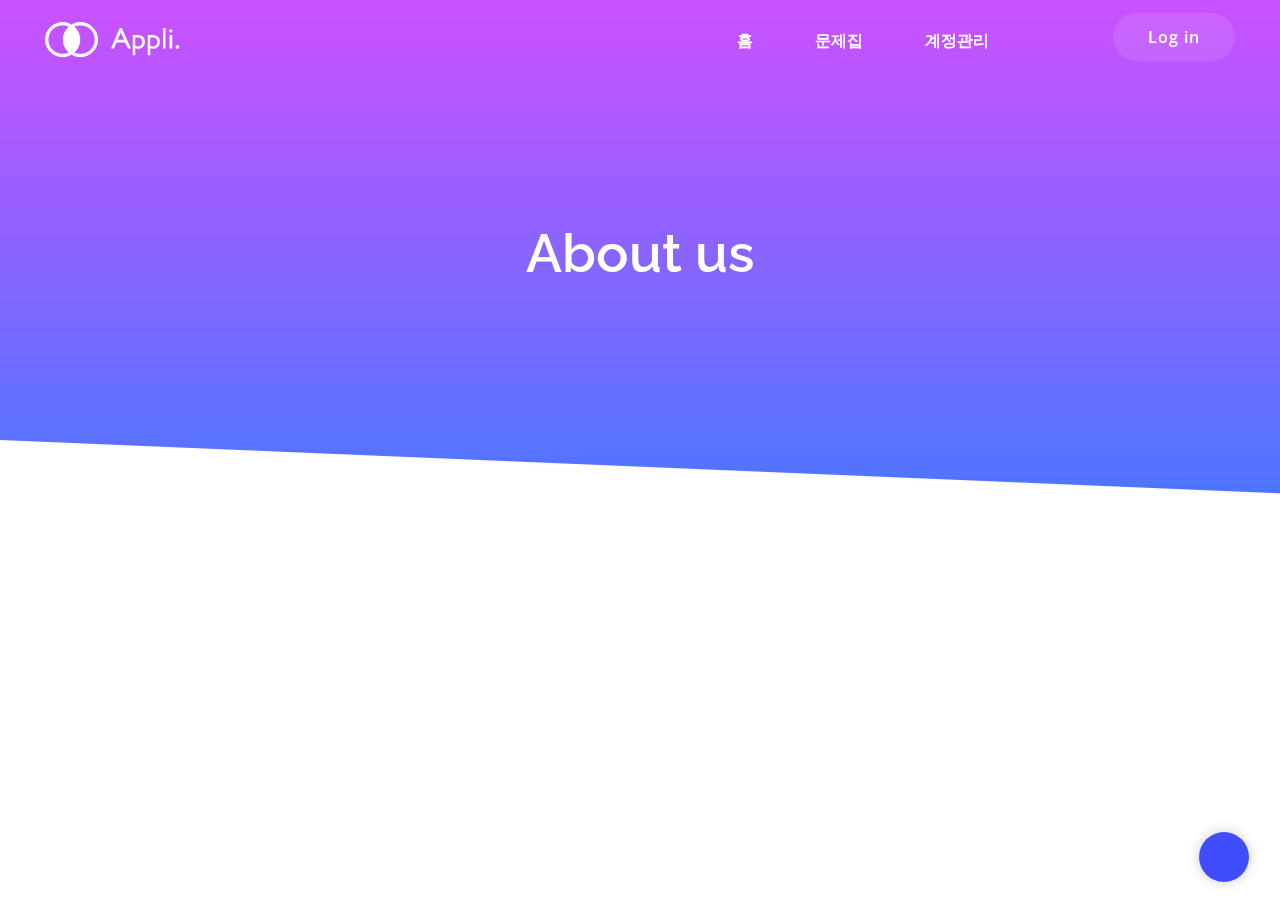
==== about.html @ 86364412 "good" ====
<!doctype html>
<html class="no-js" lang="zxx">

<head>
    <meta charset="utf-8">
    <meta http-equiv="x-ua-compatible" content="ie=edge">
    <title> App landing | Template</title>
    <meta name="description" content="">
    <meta name="viewport" content="width=device-width, initial-scale=1">
    <link rel="manifest" href="site.webmanifest">
    <!-- CSS here -->
    <link rel="stylesheet" href="assets/css/graph.css">
    <link rel="stylesheet" href="assets/css/bootstrap.min.css">
    <link rel="stylesheet" href="assets/css/owl.carousel.min.css">
    <link rel="stylesheet" href="assets/css/slicknav.css">
    <link rel="stylesheet" href="assets/css/flaticon.css">
    <link rel="stylesheet" href="assets/css/progressbar_barfiller.css">
    <link rel="stylesheet" href="assets/css/gijgo.css">
    <link rel="stylesheet" href="assets/css/animate.min.css">
    <link rel="stylesheet" href="assets/css/animated-headline.css">
    <link rel="stylesheet" href="assets/css/magnific-popup.css">
    <link rel="stylesheet" href="assets/css/fontawesome-all.min.css">
    <link rel="stylesheet" href="assets/css/themify-icons.css">
    <link rel="stylesheet" href="assets/css/slick.css">
    <link rel="stylesheet" href="assets/css/nice-select.css">
    <link rel="stylesheet" href="assets/css/style.css">
</head>

<body>
    <header>
        <!-- Header Start -->
        <div class="header-area header-transparent">
            <div class="main-header ">
                <div class="header-bottom  header-sticky">
                    <div class="container-fluid">
                        <div class="row align-items-center">
                            <!-- Logo -->
                            <div class="col-xl-2 col-lg-2">
                                <div class="logo">
                                    <a href="index.html"><img src="assets/img/logo/logo.png" alt=""></a>
                                </div>
                            </div>
                            <div class="col-xl-10 col-lg-10">
                                <div class="menu-wrapper  d-flex align-items-center justify-content-end">
                                    <!-- Main-menu -->
                                    <div class="main-menu d-none d-lg-block">
                                        <nav>
                                            <ul id="navigation">
                                                <li class="active"><a href="index.html">홈</a></li>
                                                <li><a href="features.html">문제집</a></li>
                                                <li><a href="about.html">계정관리</a></li>
                                            </ul>
                                        </nav>
                                    </div>
                                    <!-- Header-btn -->
                                    <div class="header-right-btn d-none d-lg-block ml-65">
                                        <a href="login.html" class="border-btn">Log in</a>
                                    </div>
                                </div>
                            </div>
                            <!-- Mobile Menu -->
                            <div class="col-12">
                                <div class="mobile_menu d-block d-lg-none"></div>
                            </div>
                        </div>
                    </div>
                </div>
            </div>
        </div>
        <!-- Header End -->
    </header>
    <main>
        <!--? slider Area Start-->
        <section class="slider-area slider-area2">
            <div class="slider-active">
                <!-- Single Slider -->
                <div class="single-slider slider-height2">
                    <div class="container">
                        <div class="row justify-content-center">
                            <div class="col-xl-8 col-lg-11 col-md-12">
                                <div class="hero__caption hero__caption2 text-center">
                                    <h1 data-animation="bounceIn" data-delay="0.2s">About us</h1>
                                </div>
                            </div>
                        </div>
                    </div>
                </div>
            </div>
        </section>
        <!--? About Area  -->



        <!-- About Area End -->
    </main>
    <!-- Scroll Up -->
    <div id="back-top">
        <a title="Go to Top" href="#"> <i class="fas fa-level-up-alt"></i></a>
    </div>

    <!-- JS here -->
    <script src="./assets/js/vendor/modernizr-3.5.0.min.js"></script>
    <!-- Jquery, Popper, Bootstrap -->
    <script src="./assets/js/vendor/jquery-1.12.4.min.js"></script>
    <script src="./assets/js/popper.min.js"></script>
    <script src="./assets/js/bootstrap.min.js"></script>
    <!-- Jquery Mobile Menu -->
    <script src="./assets/js/jquery.slicknav.min.js"></script>

    <!-- Jquery Slick , Owl-Carousel Plugins -->
    <script src="./assets/js/owl.carousel.min.js"></script>
    <script src="./assets/js/slick.min.js"></script>
    <!-- One Page, Animated-HeadLin -->
    <script src="./assets/js/wow.min.js"></script>
    <script src="./assets/js/animated.headline.js"></script>
    <script src="./assets/js/jquery.magnific-popup.js"></script>

    <!-- Date Picker -->
    <script src="./assets/js/gijgo.min.js"></script>
    <!-- Nice-select, sticky -->
    <script src="./assets/js/jquery.nice-select.min.js"></script>
    <script src="./assets/js/jquery.sticky.js"></script>
    <!-- Progress -->
    <script src="./assets/js/jquery.barfiller.js"></script>

    <!-- counter , waypoint,Hover Direction -->
    <script src="./assets/js/jquery.counterup.min.js"></script>
    <script src="./assets/js/waypoints.min.js"></script>
    <script src="./assets/js/jquery.countdown.min.js"></script>
    <script src="./assets/js/hover-direction-snake.min.js"></script>

    <!-- contact js -->
    <script src="./assets/js/contact.js"></script>
    <script src="./assets/js/jquery.form.js"></script>
    <script src="./assets/js/jquery.validate.min.js"></script>
    <script src="./assets/js/mail-script.js"></script>
    <script src="./assets/js/jquery.ajaxchimp.min.js"></script>
    <script src="./assets/js/graph.js"></script>

    <!-- Jquery Plugins, main Jquery -->
    <script src="./assets/js/plugins.js"></script>
    <script src="./assets/js/main.js"></script>

</body>

</html>
---- assets/css/graph.css ----
@import url(https://fonts.googleapis.com/css?family=Open+Sans:400,700);

body{
    background: url('https://unsplash.imgix.net/45/HWijjF7RwOPGEJ1nb4Zb_IMG_3773.jpg?q=75&fm=jpg&s=38ebbe5922dfb2114877fe9170478b2f') no-repeat center center fixed;
    -webkit-background-size: cover;
    -moz-background-size: cover;
    -o-background-size: cover;
    background-size: cover;

}



.maincontainer{
    width: 90%;
    margin: 1em auto;
    padding: 4em 1em;
    background: rgba(236, 240, 241, 0.85);

    
}

.badge{
    background: rgba(52, 152, 219, 1);
}

.add-comment{
    background: rgba(46, 204, 113,1.0);
    color: #fff;
    padding: 0.2em 1em;
    border-radius: 10em;
    cursor: pointer;
    font-size: 0.8em;
}

.glyphicon-plus{
    font-size: 0.8em;
}


* {
    font-family: 'Open Sans', sans-serif;
}
---- assets/css/flaticon.css ----
/*
  	Flaticon icon font: Flaticon
  	Creation date: 02/06/2020 05:24
  	*/

@font-face {
  font-family: "Flaticon";
  src: url("../fonts/Flaticon.eot");
  src: url("../fonts/Flaticon.eot?#iefix") format("embedded-opentype"),
       url("../fonts/Flaticon.woff2") format("woff2"),
       url("../fonts/Flaticon.woff") format("woff"),
       url("../fonts/Flaticon.ttf") format("truetype"),
       url("../fonts/Flaticon.svg#Flaticon") format("svg");
  font-weight: normal;
  font-style: normal;
}

@media screen and (-webkit-min-device-pixel-ratio:0) {
  @font-face {
    font-family: "Flaticon";
    src: url("../fonts/Flaticon.svg#Flaticon") format("svg");
  }
}

[class^="flaticon-"]:before, [class*=" flaticon-"]:before,
[class^="flaticon-"]:after, [class*=" flaticon-"]:after {   
  font-family: Flaticon;
font-style: normal;
}

.flaticon-null:before { content: "\f100"; }
.flaticon-null-1:before { content: "\f101"; }
.flaticon-gear:before { content: "\f102"; }
.flaticon-think:before { content: "\f103"; }
---- assets/css/progressbar_barfiller.css ----
/* Custom Code skills */
.single-skill{
  display: flex;
}

.single-skill span {
	color: #79838b;
	font-size: 13px;
	font-weight: 300;
	letter-spacing: 0;
	margin-bottom: 14px;
	display: block;
}
.single-skill .bar-progress {
	width: 100%;
}
.single-skill .bar-title {
  width: 20%;
  margin-bottom: 19px;
}

.skills-content {
  padding-top: 200px;
  padding-left: 70px;
}

.skills-shape-bg {
  height: 651px;
  width: 868px;
  position: absolute;
  content: "";
  border: 2px solid #4d4d4d;
  left: 40%;
  top: 255px;
}

.skills-shape-bg::before {
  position: absolute;
  content: "";
  height: 465px;
  width: 300px;
  border: 2px solid #4d4d4d;
  left: -35%;
  top: 50%;
  transform: translateY(-50%);
  border-right: 0;
}



/* Default */
.barfiller {
	width: 100%;
	height: 10px;
	background: #f6f9fc;
  position: relative;
  border-radius: 5px;
}

.barfiller .fill {
  display: block;
  position: relative;
  width: 0px;
  height: 100%;
  background: #333;
  z-index: 1;
  border-radius: 5px;
}

.barfiller .tipWrap { display: none; }

.barfiller .tip {
  margin-top: -28px;
  padding: 2px 4px;
  font-size: 16px;
  color: #09cc7f;
  left: 0px;
  position: absolute;
  z-index: 2;
  background: transparent;
  font-weight: 800;
}

.barfiller .tip:after {
  border: solid;
  border-color: rgba(0,0,0,.8) transparent;
  border-width: 6px 6px 0 6px;
  content: "";
  display: block;
  position: absolute;
  left: 9px;
  top: 100%;
  z-index: 9;
  display: none;
  
}
---- assets/css/gijgo.css ----
.gj-button {
    background-color: #f5f5f5;
    border: 1px solid #ddd;
    color: #000;
    border-radius: 3px;
    padding: 6px 10px;
    cursor: pointer;
}

.gj-unselectable {
    -webkit-touch-callout: none;
    -webkit-user-select: none;
    -khtml-user-select: none;
    -moz-user-select: none;
    -ms-user-select: none;
    user-select: none;
}

.gj-row {
    display: -webkit-box;
    display: -ms-flexbox;
    display: flex;
    -ms-flex-wrap: wrap;
    flex-wrap: wrap;
}

.gj-margin-left-5 {
    margin-left: 5px;
}

.gj-margin-left-10 {
    margin-left: 10px;
}

.gj-width-full {
    width: 100%;
}

.gj-cursor-pointer {
    cursor: pointer;
}

.gj-text-align-center {
    text-align: center;
}

.gj-font-size-16 {
    font-size: 16px;
}

.gj-hidden {
    display: none;
}

/** Material Design */
.gj-button-md {
    background: 0 0;
    border: none;
    border-radius: 2px;
    color: rgba(0, 0, 0, 0.87);
    position: relative;
    height: 36px;
    margin: 0;
    min-width: 64px;
    padding: 0 16px;
    display: inline-block;
    font-family: "Roboto","Helvetica","Arial",sans-serif;
    font-size: 1rem;
    font-weight: 500;
    text-transform: uppercase;
    letter-spacing: 0;
    overflow: hidden;
    will-change: box-shadow;
    transition: box-shadow .2s cubic-bezier(.4,0,1,1),background-color .2s cubic-bezier(.4,0,.2,1),color .2s cubic-bezier(.4,0,.2,1);
    outline: none;
    cursor: pointer;
    text-decoration: none;
    text-align: center;
    line-height: 36px;
    vertical-align: middle;
    overflow: hidden;
    -webkit-user-select: none;
    -moz-user-select: none;
    -ms-user-select: none;
    user-select: none;
}

.gj-button-md:hover {
    background-color: rgba(158,158,158,.2);
}

.gj-button-md:disabled {
    color: rgba(0,0,0,.26);
    background: 0 0;
}

.gj-button-md .material-icons,
.gj-button-md .gj-icon {
    vertical-align: middle;
    /*font-size: 1.3rem;
    margin-right: 4px;*/
}

.gj-button-md.gj-button-md-icon {
    width: 24px;
    height: 31px;
    min-width: 24px;
    padding: 0px;
    display: table;
}

.gj-button-md.gj-button-md-icon .material-icons,
.gj-button-md.gj-button-md-icon .gj-icon {
    display: table-cell;
    margin-right: 0px;
    width: 24px;
    height: 24px;
}

.gj-button-md.active {
    background-color: rgba(158,158,158,.4);
}

.gj-button-md-group {
    position: relative;
    display: inline-block;
    vertical-align: middle;
}
.gj-textbox-md {
	/* border: none; */
	/* border-bottom: 1px solid rgba(0,0,0,.42); */
	display: block;
	font-family: "Helvetica","Arial",sans-serif;
	font-size: 16px;
	line-height: 16px;
	/* padding: 4px 0px; */
	margin: 0;
	/* width: 100%; */
	background: 0 0;
	/* text-align: ; */
	color: rgba(0,0,0,.87);
	padding-left: 44px;
	border: 1px solid #dca73a;
	/* padding: 15px 15px; */
	/* text-align: center; */
	width: 177px;
	height: 55px;
	border-radius: 5px;
}
.gj-textbox-md:focus,
.gj-textbox-md:active {
    /* border-bottom: 2px solid rgba(0,0,0,.42); */
    outline: none;
}

.gj-textbox-md::placeholder {
    color: #8e8e8e;
}

.gj-textbox-md:-ms-input-placeholder {
    color: #8e8e8e;
}

.gj-textbox-md::-ms-input-placeholder {
    color: #8e8e8e;
}

.gj-md-spacer-24 {
    min-width: 24px;
    width: 24px;
    display: inline-block;
}

.gj-md-spacer-32 {
    min-width: 32px;
    width: 32px;
    display: inline-block;
}

.gj-modal {
    position: fixed;
    top: 0;
    right: 0;
    bottom: 0;
    left: 0;
    z-index: 1203;
    display: none;
    overflow: hidden;
    -webkit-overflow-scrolling: touch;
    outline: 0;
    background-color: rgba(0, 0, 0, 0.54118);
    transition: 200ms ease opacity;
    will-change: opacity;
}

/* List */
ul.gj-list li [data-role="wrapper"] {
    display: table;
    width: 100%;
}

ul.gj-list li [data-role="checkbox"] {
    display: table-cell;
    vertical-align:middle;
    text-align:center;
}

ul.gj-list li [data-role="image"] {
    display: table-cell;
    vertical-align:middle;
    text-align:center;
}

ul.gj-list li [data-role="display"] {
    display: table-cell;
    vertical-align:middle;
    cursor: pointer;
}

ul.gj-list li [data-role="display"]:empty:before {
  content: "\200b"; /* unicode zero width space character */
}

/* List - Bootstrap */
ul.gj-list-bootstrap {
    padding-left: 0px;
    margin-bottom: 0px;
}

ul.gj-list-bootstrap li {
    padding: 0px;
}

ul.gj-list-bootstrap li [data-role="wrapper"] {
    padding: 0px 10px;
}

ul.gj-list-bootstrap li [data-role="checkbox"] {
    width: 24px;
    padding: 3px;
}

ul.gj-list-bootstrap li [data-role="image"] {
    width: 24px;
    height: 24px;
}

ul.gj-list-bootstrap li [data-role="display"] {
    padding: 8px 0px 8px 4px;
}

.list-group-item.active ul li, .list-group-item.active:focus ul li, .list-group-item.active:hover ul li {
    text-shadow: none;
    color:initial;
}

/* List - Material Design */
ul.gj-list-md {
    padding: 0px;
    list-style: none;
    list-style-type: none;
    line-height: 24px;
    letter-spacing: 0;
    color: #616161; /* Gray 700 */
}

ul.gj-list-md li {
    display: list-item;
    list-style-type: none;
    padding: 0px;
    min-height: unset;
    box-sizing: border-box;
    align-items: center;
    cursor: default;
    overflow: hidden;

    font-family: "Roboto","Helvetica","Arial",sans-serif;
    font-size: 16px;
    font-weight: 400;
    letter-spacing: .04em;
    line-height: 1;
    
    -webkit-flex-direction: row;
    -ms-flex-direction: row;
    flex-direction: row;
    -webkit-flex-wrap: nowrap;
    -ms-flex-wrap: nowrap;
    flex-wrap: nowrap;
}

ul.gj-list-md li [data-role="checkbox"] {
    height: 24px;
    width: 24px;
}

ul.gj-list-md li [data-role="image"] {
    height: 24px;
    width: 24px;
}

ul.gj-list-md li [data-role="display"] {
    padding: 8px 0px 8px 5px;
    order: 0;
    flex-grow: 2;
    text-decoration: none;
    box-sizing: border-box;
    align-items: center;
    text-align: left;
    color: rgba(0,0,0,.87);
}

ul.gj-list-md li.disabled>[data-role="wrapper"]>[data-role="display"] {
    color: #9E9E9E; /* Gray 500 */
}

.gj-list-md-active {
    background: #e0e0e0;
    color: #3f51b5;
}


/* Picker */
.gj-picker {
    position: absolute;
    z-index: 1203;
    background-color: #fff;
}

.gj-picker .selected {
    color: #fff;
}

/* Material Design */
.gj-picker-md {
    font-family: "Roboto","Helvetica","Arial",sans-serif;
    font-size: 16px;
    font-weight: 400;
    letter-spacing: .04em;
    line-height: 1;
    color: rgba(0,0,0,.87);
    border: 1px solid #E0E0E0;
}

.gj-modal .gj-picker-md {
    border: 0px;
}

.gj-picker-md [role="header"] {
    color: rgba(255, 255, 255, 0.54);
    display: flex;
    background: #2196f3;
    align-items: baseline;
    user-select: none;
    justify-content: center;
}

.gj-picker-md [role="footer"] {
    float: right;
    padding: 10px;
}

.gj-picker-md [role="footer"] button.gj-button-md {
    color: #2196f3;
    font-weight: bold;
    font-size: 13px;
}

/* Bootstrap */
.gj-picker-bootstrap {
    border-radius: 4px;
    border: 1px solid #E0E0E0;
}

.gj-picker-bootstrap .selected {
    color: #888;
}

.gj-picker-bootstrap [role="header"] {
    background: #eee;
    color: #AAA;
}
@font-face {
    font-family: 'gijgo-material';
    src: url('../fonts/gijgo-material.eot?235541');
    src: url('../fonts/gijgo-material.eot?235541#iefix') format('embedded-opentype'), url('../fonts/gijgo-material.ttf?235541') format('truetype'), url('../fonts/gijgo-material.woff?235541') format('woff'), url('../fonts/gijgo-material.svg?235541#gijgo-material') format('svg');
    font-weight: normal;
    font-style: normal;
}

.gj-icon {
    /* use !important to prevent issues with browser extensions that change fonts */
    font-family: 'gijgo-material' !important;
    font-size: 24px;
    speak: none;
    font-style: normal;
    font-weight: normal;
    font-variant: normal;
    text-transform: none;
    line-height: 1;
    /* Enable Ligatures ================ */
    letter-spacing: 0;
    -webkit-font-feature-settings: "liga";
    -moz-font-feature-settings: "liga=1";
    -moz-font-feature-settings: "liga";
    -ms-font-feature-settings: "liga" 1;
    font-feature-settings: "liga";
    -webkit-font-variant-ligatures: discretionary-ligatures;
    font-variant-ligatures: discretionary-ligatures;
    /* Better Font Rendering =========== */
    -webkit-font-smoothing: antialiased;
    -moz-osx-font-smoothing: grayscale;
}

.gj-icon.undo:before {
    content: "\e900";
}

.gj-icon.vertical-align-top:before {
    content: "\e901";
}

.gj-icon.vertical-align-center:before {
    content: "\e902";
}

.gj-icon.vertical-align-bottom:before {
    content: "\e903";
}

.gj-icon.arrow-dropup:before {
    content: "\e904";
}

.gj-icon.clock:before {
    content: "\e905";
}

.gj-icon.refresh:before {
    content: "\e906";
}

.gj-icon.last-page:before {
    content: "\e907";
}

.gj-icon.first-page:before {
    content: "\e908";
}

.gj-icon.cancel:before {
    content: "\e909";
}

.gj-icon.clear:before {
    content: "\e90a";
}

.gj-icon.check-circle:before {
    content: "\e90b";
}

.gj-icon.delete:before {
    content: "\e90c";
}

.gj-icon.arrow-upward:before {
    content: "\e90d";
}

.gj-icon.arrow-forward:before {
    content: "\e90e";
}

.gj-icon.arrow-downward:before {
    content: "\e90f";
}

.gj-icon.arrow-back:before {
    content: "\e910";
}

.gj-icon.list-numbered:before {
    content: "\e911";
}

.gj-icon.list-bulleted:before {
    content: "\e912";
}

.gj-icon.indent-increase:before {
    content: "\e913";
}

.gj-icon.indent-decrease:before {
    content: "\e914";
}

.gj-icon.redo:before {
    content: "\e915";
}

.gj-icon.align-right:before {
    content: "\e916";
}

.gj-icon.align-left:before {
    content: "\e917";
}

.gj-icon.align-justify:before {
    content: "\e918";
}

.gj-icon.align-center:before {
    content: "\e919";
}

.gj-icon.strikethrough:before {
    content: "\e91a";
}

.gj-icon.italic:before {
    content: "\e91b";
}

.gj-icon.underlined:before {
    content: "\e91c";
}

.gj-icon.bold:before {
    content: "\e91d";
}

.gj-icon.arrow-dropdown:before {
    content: "\e91e";
}

.gj-icon.done:before {
    content: "\e91f";
}

.gj-icon.pencil:before {
    content: "\e920";
}

.gj-icon.minus:before {
    content: "\e921";
}

.gj-icon.plus:before {
    content: "\e922";
}

.gj-icon.chevron-up:before {
    content: "\e923";
}

.gj-icon.chevron-right:before {
    content: "\e924";
}

.gj-icon.chevron-down:before {
    content: "\e925";
}

.gj-icon.chevron-left:before {
    content: "\e926";
}

.gj-icon.event:before {
    content: "\e927";
}
.gj-draggable {
    cursor: move;
}
.gj-resizable-handle {
    position: absolute;
    font-size: 0.1px;
    display: block;
    -ms-touch-action: none;
    touch-action: none;
    z-index: 1203;
}

.gj-resizable-n {
    cursor: n-resize;
    height: 7px;
    width: 100%;
    top: -5px;
    left: 0;
}
.gj-resizable-e {
    cursor: e-resize;
    width: 7px;
    right: -5px;
    top: 0;
    height: 100%;
}
.gj-resizable-s {
    cursor: s-resize;
    height: 7px;
    width: 100%;
    bottom: -5px;
    left: 0;
}
.gj-resizable-w {
	cursor: w-resize;
	width: 7px;
	left: -5px;
	top: 0;
	height: 100%;
}
.gj-resizable-se {
	cursor: se-resize;
	width: 12px;
	height: 12px;
	right: 1px;
	bottom: 1px;
}
.gj-resizable-sw {
	cursor: sw-resize;
	width: 9px;
	height: 9px;
	left: -5px;
	bottom: -5px;
}
.gj-resizable-nw {
	cursor: nw-resize;
	width: 9px;
	height: 9px;
	left: -5px;
	top: -5px;
}
.gj-resizable-ne {
	cursor: ne-resize;
	width: 9px;
	height: 9px;
	right: -5px;
	top: -5px;
}

.gj-dialog-footer {
    position: absolute;
    bottom: 0px;
    width: 100%;
    margin-top: 0px;
}

.gj-dialog-scrollable [data-role="body"] {
    overflow-x: hidden;
    overflow-y: scroll;
}

/** Bootstrap 3 **/
.gj-dialog-bootstrap {
    overflow: hidden;
    z-index: 1202;
}

.gj-dialog-bootstrap [data-role="title"] {
    display: inline;
}
.gj-dialog-bootstrap [data-role="close"] {
    line-height: 1.42857143;
}

/** Bootstrap 4 **/
.gj-dialog-bootstrap4 {
    overflow: hidden;
    z-index: 1202;
}

.gj-dialog-bootstrap4 [data-role="title"] {
    display: inline;
}
.gj-dialog-bootstrap4 [data-role="close"] {
    line-height: 1.5;
}

/** Material Design **/
.gj-dialog-md {
    background-color: #FFF;
    overflow: hidden;
    border: none;
    box-shadow: 0 11px 15px -7px rgba(0,0,0,.2), 0 24px 38px 3px rgba(0,0,0,.14), 0 9px 46px 8px rgba(0,0,0,.12);
    box-sizing: border-box;
    position: relative;
    display: -webkit-box;
    display: -webkit-flex;
    display: -ms-flexbox;
    display: flex;
    -webkit-box-orient: vertical;
    -webkit-box-direction: normal;
    -webkit-flex-direction: column;
    -ms-flex-direction: column;
    flex-direction: column;
    -webkit-background-clip: padding-box;
    background-clip: padding-box;
    outline: 0;
    z-index: 1202;
}

.gj-dialog-md-header {
    padding: 24px 24px 0px 24px;
    font-family: "Roboto","Helvetica","Arial",sans-serif;
}

.gj-dialog-md-title {
    margin: 0;
    font-weight: 400;
    display: inline;
    line-height: 28px;
    font-size: 20px;
}

.gj-dialog-md-close {
    -webkit-appearance: none;
    padding: 0;
    cursor: pointer;
    background: 0 0;
    border: 0;
    float: right;
    line-height: 28px;
    font-size: 28px;
}

.gj-dialog-md-body {
    padding: 20px 24px 24px 24px;
    color: rgba(0,0,0,.54);
    font-family: "Helvetica","Arial",sans-serif;
    font-size: 14px;
    font-weight: 400;
    line-height: 20px;
}

.gj-dialog-md-footer {
    padding: 8px 8px 8px 24px;
    display: -webkit-flex;
    display: -ms-flexbox;
    display: flex;
    -webkit-flex-direction: row-reverse;
    -ms-flex-direction: row-reverse;
    flex-direction: row-reverse;
    -webkit-flex-wrap: wrap;
    -ms-flex-wrap: wrap;
    flex-wrap: wrap;

    box-sizing: border-box;
}

.gj-dialog-md-footer>*:first-child {
    margin-right: 0;
}

.gj-dialog-md-footer>* {
    margin-right: 8px;
    height: 36px;
}
DIV.gj-grid-wrapper {
    margin: auto;
    position: relative;
    clear:both;
    z-index: 1;
}

TABLE.gj-grid {
    margin: auto;    
    border-collapse: collapse;
    width: 100%;
    table-layout: fixed;
}

TABLE.gj-grid THEAD TH [data-role="selectAll"] {
    margin: auto;
}

TABLE.gj-grid THEAD TH [data-role="title"] {
    display: inline-block;
}

TABLE.gj-grid THEAD TH [data-role="sorticon"] {
    display: inline-block;
}

TABLE.gj-grid THEAD TH {
    overflow: hidden;
    text-overflow: ellipsis;
}

TABLE.gj-grid.autogrow-header-row THEAD TH {
    overflow: auto;
    text-overflow: initial;
    white-space: pre-wrap;
    -ms-word-break: break-word;
    word-break: break-word;
}

TABLE.gj-grid > tbody > tr > td {
    overflow: hidden;
    position: relative;
}

table.gj-grid tbody div[data-role="display"] {
    vertical-align: middle;
    text-indent: 0;
    white-space: pre-wrap;
    -ms-word-break: break-word;
    word-break: break-word;
}

table.gj-grid.fixed-body-rows tbody div[data-role="display"] {
    overflow: hidden;
    text-overflow: ellipsis;
    white-space: nowrap;
    -ms-word-break: initial;
    word-break: initial;
}

table.gj-grid tfoot DIV[data-role="display"] {
    vertical-align: middle;
    text-indent: 0;
    display: flex;
}

TABLE.gj-grid .fa {
    padding: 2px;
}

TABLE.gj-grid > tbody > tr > td > div {
    padding: 2px;
    overflow: hidden;
}

DIV.gj-grid-wrapper DIV.gj-grid-loading-cover
{
    background: #BBBBBB;
    opacity: 0.5;
    position: absolute;
    vertical-align: middle;
}

DIV.gj-grid-wrapper DIV.gj-grid-loading-text
{
    position: absolute;
    font-weight: bold;
}

/* Bootstrap Theme */
table.gj-grid-bootstrap thead th {
    background-color: #f5f5f5;
    vertical-align:middle;
}

table.gj-grid-bootstrap thead th [data-role="sorticon"] {
    margin-left: 5px;
}

table.gj-grid-bootstrap thead th [data-role="sorticon"] i.gj-icon,
table.gj-grid-bootstrap thead th [data-role="sorticon"] i.material-icons {
    position: absolute;
    font-size: 20px;
    top: 15px;
}

table.gj-grid-bootstrap tbody tr td div[data-role="display"] {
    padding: 0px;
}

.gj-grid-bootstrap-4 .gj-checkbox-bootstrap {
    display: inline-block;
    padding-top: 2px;
}

.gj-grid-bootstrap-4 tbody tr.active {
    background-color: rgba(0,0,0,.075);
}

/* Material Design Theme */
.gj-grid-md {
    position: relative;
    border: 1px solid #e0e0e0;
    border-collapse: collapse;
    white-space: nowrap;
    font-size: 13px;
    font-family: "Roboto","Helvetica","Arial",sans-serif;
    background-color: #fff;
}

.gj-grid-md td:first-of-type, .gj-grid-md th:first-of-type {
    padding-left: 24px;
}

.gj-grid-md th {
    position: relative;
    vertical-align: bottom;
    font-weight: 700;
    line-height: 31px;
    letter-spacing: 0;
    height: 56px;
    font-size: 12px;
    color: rgba(0,0,0,.54);
    padding-bottom: 8px;
    box-sizing: border-box;
    padding: 12px 18px;
    text-align: right;
}

.gj-grid-md td {
    position: relative;
    height: 48px;
    border-top: 1px solid #e0e0e0;
    border-bottom: 1px solid #e0e0e0;
    padding: 12px 18px;
    box-sizing: border-box;
    text-align: left;
    color: rgba(0,0,0,.87);
}

.gj-grid-md tbody tr {
    position: relative;
    height: 48px;
    transition-duration: .28s;
    transition-timing-function: cubic-bezier(.4,0,.2,1);
    transition-property: background-color;
}

.gj-grid-md tbody tr:hover {
    background-color: #EEEEEE; /* Gray 200 */
}

.gj-grid-md tbody tr.gj-grid-md-select {
    background-color: #F5F5F5; /* Grey 100 */
}


table.gj-grid-md thead th [data-role="sorticon"] {
    margin-left: 5px;
}

table.gj-grid-md thead th [data-role="sorticon"] i.gj-icon,
table.gj-grid-md thead th [data-role="sorticon"] i.material-icons {
    position: absolute;
    font-size: 16px;
    top: 19px;
}

table.gj-grid-md thead th.gj-grid-select-all {
    padding-bottom: 3px;
}
/* Hide all prioritized columns by default */
@media only all {
	th.display-1120,
	td.display-1120,
	th.display-960,
	td.display-960,
	th.display-800,
	td.display-800,
	th.display-640,
	td.display-640,
	th.display-480,
	td.display-480,
	th.display-320,
	td.display-320 {
		display: none;
	}
}

/* Show at 320px (20em x 16px) */
@media screen and (min-width: 20em) {
	TABLE.gj-grid-bootstrap th.display-320,
	TABLE.gj-grid-bootstrap td.display-320 {
		display: table-cell;
	}
}
/* Show at 480px (30em x 16px) */
@media screen and (min-width: 30em) {
	TABLE.gj-grid-bootstrap th.display-480,
	TABLE.gj-grid-bootstrap td.display-480 {
		display: table-cell;
	}
}
/* Show at 640px (40em x 16px) */
@media screen and (min-width: 40em) {
	TABLE.gj-grid-bootstrap th.display-640,
	TABLE.gj-grid-bootstrap td.display-640 {
		display: table-cell;
	}
}
/* Show at 800px (50em x 16px) */
@media screen and (min-width: 50em) {
	TABLE.gj-grid-bootstrap th.display-800,
	TABLE.gj-grid-bootstrap td.display-800 {
		display: table-cell;
	}
}
/* Show at 960px (60em x 16px) */
@media screen and (min-width: 60em) {
	TABLE.gj-grid-bootstrap th.display-960,
	TABLE.gj-grid-bootstrap td.display-960 {
		display: table-cell;
	}
}
/* Show at 1,120px (70em x 16px) */
@media screen and (min-width: 70em) {
	TABLE.gj-grid-bootstrap th.display-1120,
	TABLE.gj-grid-bootstrap td.display-1120 {
		display: table-cell;
	}
}

/* Material Design Theme */
.gj-grid-md tfoot tr th {
    padding-right: 14px;
}

.gj-grid-md tfoot tr[data-role="pager"] .gj-grid-mdl-pager-label {
    padding-left: 5px;
    padding-right: 5px;
}

.gj-grid-md tfoot tr[data-role="pager"] .gj-dropdown-md {
    margin-left: 12px;
}

.gj-grid-md tfoot tr[data-role="pager"] .gj-dropdown-md [role="presenter"] {
    font-size: 12px;
    font-weight: bold;
    color: rgba(0,0,0,.54);
}

.gj-grid-md tfoot tr[data-role="pager"] .gj-dropdown-md [role="presenter"] [role="display"] {
    text-align: right;
}

.gj-grid-md tfoot tr[data-role="pager"] .gj-grid-md-limit-select {
    margin-left: 10px;
    font-size: 12px;
    font-weight: bold;
    color: rgba(0,0,0,.54);
}

/* Bootstrap */
.gj-grid-bootstrap tfoot tr[data-role="pager"] th {
    line-height: 30px;
    background-color: #f5f5f5;
}

.gj-grid-bootstrap tfoot tr[data-role="pager"] th > div > div {
    margin-right: 5px;
}

.gj-grid-bootstrap tfoot tr[data-role="pager"] th > div > button {
    margin-right: 5px;
}

.gj-grid-bootstrap-4 tfoot tr[data-role="pager"] th > div button {
    height: 34px;
}

.gj-grid-bootstrap-4 tfoot tr[data-role="pager"] th div .gj-dropdown-bootstrap-4 .gj-dropdown-expander-mi .gj-icon {
    top: 5px;
}

.gj-grid-bootstrap-3 tfoot tr[data-role="pager"] th > div > input {
    margin-right: 5px;
    width: 40px;
    text-align: right;
    display: inline-block;
    font-weight: bold;
}

.gj-grid-bootstrap-4 tfoot tr[data-role="pager"] th > div > div.input-group {
    width: 40px;
}

.gj-grid-bootstrap-4 tfoot tr[data-role="pager"] th > div > div.input-group input {
    text-align: right;
    font-weight: bold;
    height: 34px;
    padding-top: 2px;
    padding-bottom: 6px;
}

.gj-grid-bootstrap tfoot tr[data-role="pager"] th > div > select {
    display: inline-block;
    margin-right: 5px;
    width: 60px;
}

.gj-grid-bootstrap tfoot tr[data-role="pager"] th .gj-dropdown-bootstrap .gj-list-bootstrap [data-role="display"] {
    line-height: 14px;
}

.gj-grid-bootstrap tfoot tr[data-role="pager"] th .gj-dropdown-bootstrap [role="presenter"] [role="display"] {
    font-weight: bold;
}

.gj-grid-bootstrap tfoot tr[data-role="pager"] th .gj-dropdown-bootstrap-3 [role="presenter"] {
    padding: 2px 8px;
}

.gj-grid-bootstrap tfoot tr[data-role="pager"] th .gj-dropdown-bootstrap-4 [role="presenter"] {
    padding: 1px 8px;
}
.gj-grid thead tr th div.gj-grid-column-resizer-wrapper {
    position: relative;
    width: 100%;
    height: 0px; 
    top: 0px; 
    left: 0px; 
    padding: 0px;
}

span.gj-grid-column-resizer {
    position: absolute;
    right: 0px;
    width: 10px;
    top: -100px;
    height: 300px;
    z-index: 1203;
    cursor: e-resize;
}

.gj-grid-resize-cursor {
    cursor: e-resize;
}
.gj-grid-md tbody tr.gj-grid-top-border td {
  border-top: 2px solid #777;
}
.gj-grid-md tbody tr.gj-grid-bottom-border td {
  border-bottom: 2px solid #777;
}

.gj-grid-bootstrap tbody tr.gj-grid-top-border td {
  border-top: 2px solid #777;
}
.gj-grid-bootstrap tbody tr.gj-grid-bottom-border td {
  border-bottom: 2px solid #777;
}
.gj-grid-md thead tr th.gj-grid-left-border,
.gj-grid-md tbody tr td.gj-grid-left-border
{
    border-left: 3px solid #777;
}
.gj-grid-md thead tr th.gj-grid-right-border,
.gj-grid-md tbody tr td.gj-grid-right-border
{
    border-right: 3px solid #777;
}

.gj-grid-bootstrap thead tr th.gj-grid-left-border,
.gj-grid-bootstrap tbody tr td.gj-grid-left-border
{
    border-left: 5px solid #ddd;
}
.gj-grid-bootstrap thead tr th.gj-grid-right-border,
.gj-grid-bootstrap tbody tr td.gj-grid-right-border
{
    border-right: 5px solid #ddd;
}
.gj-dirty {
    position: absolute;
    top: 0px;
    left: 0px;
    border-style: solid;
    border-width: 3px;
    border-color: #f00 transparent transparent #f00;
    padding: 0;
    overflow: hidden;
    vertical-align: top;
}

/* Material Design */
.gj-grid-md tbody tr td.gj-grid-management-column {
    padding: 3px;
}

.gj-grid-md tbody tr td[data-mode="edit"] {
    padding: 0px 18px;
}

.gj-grid-md tbody .gj-dropdown-md [role="presenter"] [role="display"] {
    padding: 0px;
}

/* Bootstrap */
.gj-grid-bootstrap tbody tr td[data-mode="edit"] {
    padding: 0px;
}

.gj-grid-bootstrap tbody tr td[data-mode="edit"] [data-role="edit"] {
    padding: 0px;
}

/* Bootstrap 3 */
.gj-grid-bootstrap-3 tbody tr td.gj-grid-management-column {
    padding: 3px;
}

.gj-grid-bootstrap-3 tbody tr td[data-mode="edit"] {
    height: 38px;
}

.gj-grid-bootstrap-3 tbody tr td[data-mode="edit"] [data-role="edit"] input[type="text"] {
    height: 37px;
    padding: 8px;
}

.gj-grid-bootstrap-3 tbody tr td[data-mode="edit"] .gj-dropdown-bootstrap [role="presenter"] {
    border: 0px;
    border-radius: 0px;
    height: 37px;
    padding-left: 8px;
}

.gj-grid-bootstrap-3 tbody tr td[data-mode="edit"] .gj-datepicker-bootstrap {
    height: 37px;
}

.gj-grid-bootstrap-3 tbody tr td[data-mode="edit"] .gj-datepicker-bootstrap [role="input"] {
    height: 37px;
    border:0px;
    border-radius: 0px;
}

.gj-grid-bootstrap-3 tbody tr td[data-mode="edit"] .gj-datepicker-bootstrap [role="right-icon"] {
    border:0px;
    border-radius: 0px;
}

.gj-grid-bootstrap-3 tbody tr td[data-mode="edit"] .gj-checkbox-bootstrap {
    display: inline-block;
    padding-top: 10px;
    height: 32px;
}

/* Bootstrap 4 */
.gj-grid-bootstrap-4 tbody tr td.gj-grid-management-column {
    padding: 6px;
}

.gj-grid-bootstrap-4 tbody tr td[data-mode="edit"] [data-role="edit"] input[type="text"] {
    height: 48px;
    padding-left: 12px;
}

.gj-grid-bootstrap-4 tbody tr td[data-mode="edit"] .gj-dropdown-bootstrap [role="presenter"] {
    border: 0px;
    border-radius: 0px;
    height: 48px;
    padding-left: 12px;
    font-family: -apple-system,system-ui,BlinkMacSystemFont,"Segoe UI",Roboto,"Helvetica Neue",Arial,sans-serif;
}

.gj-grid-bootstrap-4 tbody tr td[data-mode="edit"] .gj-dropdown-bootstrap-4 [role="expander"].gj-dropdown-expander-mi .gj-icon,
.gj-grid-bootstrap-4 tbody tr td[data-mode="edit"] .gj-dropdown-bootstrap-4 [role="expander"].gj-dropdown-expander-mi .material-icons {
    top: 13px;
}

.gj-grid-bootstrap-4 tbody tr td[data-mode="edit"] .gj-datepicker-bootstrap {
    height: 48px;
}

.gj-grid-bootstrap-4 tbody tr td[data-mode="edit"] .gj-datepicker-bootstrap [role="input"] {
    height: 48px;
    border:0px;
    border-radius: 0px;
}

.gj-grid-bootstrap-4 tbody tr td[data-mode="edit"] .gj-datepicker-bootstrap [role="right-icon"] {
    background-color: #fff;
}

.gj-grid-bootstrap-4 tbody tr td[data-mode="edit"] .gj-datepicker-bootstrap [role="right-icon"] button {
    border: 0px;
    border-radius: 0px;
    width: 43px;
    position: relative;
}

.gj-grid-bootstrap-4 tbody tr td[data-mode="edit"] .gj-datepicker-bootstrap [role="right-icon"] .gj-icon,
.gj-grid-bootstrap-4 tbody tr td[data-mode="edit"] .gj-datepicker-bootstrap [role="right-icon"] .material-icons {
    top: 13px;
    left: 10px;
    font-size: 24px;
}

.gj-grid-bootstrap-4 tbody tr td[data-mode="edit"] .gj-checkbox-bootstrap {
    display: inline-block;
    padding-top: 15px;
    height: 42px;
}
.gj-grid-md thead tr[data-role="filter"] th {
    border-top: 1px solid #e0e0e0;
}

div.gj-grid-wrapper div.gj-grid-bootstrap-toolbar {
    background-color: #f5f5f5;
    padding: 8px;
    font-weight: bold;
    border: 1px solid #ddd;
}

div.gj-grid-wrapper div.gj-grid-bootstrap-4-toolbar {
    background-color: #f5f5f5;
    padding: 12px;
    font-weight: bold;
    border: 1px solid #ddd;
}

div.gj-grid-wrapper div.gj-grid-md-toolbar {
    font-weight: bold;
    font-size: 24px;
    font-family: "Helvetica","Arial",sans-serif;
    background-color: rgb(255, 255, 255);
    
    border-top: 1px solid #e0e0e0;
    border-left: 1px solid #e0e0e0;
    border-right: 1px solid #e0e0e0;
    border-bottom: 0px;
    border-collapse: collapse;

    padding: 0 18px 0px 18px;
    line-height: 56px;
}
table.gj-grid-scrollable tbody {
    overflow-y: auto;
    overflow-x: hidden;
    display: block;
}

/* Material Design */
table.gj-grid-md.gj-grid-scrollable {
    border-bottom: 0px;
}

table.gj-grid-md.gj-grid-scrollable tbody {
    border-right: 1px solid #e0e0e0;
    border-bottom: 1px solid #e0e0e0;
}

table.gj-grid-md.gj-grid-scrollable tfoot {
    border-bottom: 1px solid #e0e0e0;
}

/* Bootstrap 3 */
table.gj-grid-bootstrap.gj-grid-scrollable {
    border-bottom: 0px;
}

table.gj-grid-bootstrap.gj-grid-scrollable tbody {
    border-right: 1px solid #ddd;
    border-bottom: 1px solid #ddd;
}

table.gj-grid-bootstrap.gj-grid-scrollable tbody tr[data-role="row"]:first-child td {
    border-top: 0px;
}

table.gj-grid-bootstrap.gj-grid-scrollable tbody tr[data-role="row"] td:first-child {
    border-left: 0px;
}

table.gj-grid-bootstrap.gj-grid-scrollable tbody tr[data-role="row"] td:last-child {
    border-right: 0px;
}

table.gj-grid-bootstrap.gj-grid-scrollable tfoot {
    border-bottom: 1px solid #ddd;
}

ul.gj-list li [data-role="spacer"] {
    display: table-cell;
}

ul.gj-list li [data-role="expander"] {
    display: table-cell;
    vertical-align:middle;
    text-align:center;
    cursor: pointer;
}

[data-type="tree"] ul li [data-role="expander"].gj-tree-material-icons-expander {
    width: 24px;
}

[data-type="tree"] ul li [data-role="expander"].gj-tree-font-awesome-expander {
    width: 24px;
}

[data-type="tree"] ul li [data-role="expander"].gj-tree-glyphicons-expander {
    width: 24px;
}

[data-type="tree"] ul li [data-role="expander"].gj-tree-glyphicons-expander .glyphicon {
    top: 4px;
    height: 24px;
}

/* Bootstrap Theme */
.gj-tree-bootstrap-3 ul.gj-list-bootstrap li {
    border: 0px;
    border-radius: 0px;
    color: #333;
}

.gj-tree-bootstrap-3 ul.gj-list-bootstrap li.active {
    color: #fff;
}

.gj-tree-bootstrap-3 ul.gj-list-bootstrap li.disabled {
    color: #777;
    background-color: #eee;
}

.gj-tree-bootstrap-4 ul.gj-list-bootstrap li {
    border: 0px;
    border-radius: 0px;
    color: #212529;
}

.gj-tree-bootstrap-4 ul.gj-list-bootstrap li.active {
    color: #fff;
}

.gj-tree-bootstrap-4 ul.gj-list-bootstrap li.disabled {
    color: #868e96;
}

.gj-tree-bootstrap-4 ul.gj-list-bootstrap li ul.gj-list-bootstrap {
    width: 100%;
}

.gj-tree-bootstrap-border ul.gj-list-bootstrap li {
    border: 1px solid #ddd;
}

.gj-tree-bootstrap-border ul.gj-list-bootstrap li ul.gj-list-bootstrap li {
    border-left: 0px;
    border-right: 0px;
}

.gj-tree-bootstrap-border ul.gj-list-bootstrap li:first-child {
    border-top-left-radius: 4px;
    border-top-right-radius: 4px;
}

.gj-tree-bootstrap-border ul.gj-list-bootstrap li:last-child {
    border-bottom-left-radius: 4px;
    border-bottom-right-radius: 4px;
}

.gj-tree-bootstrap-border ul.gj-list-bootstrap li ul.gj-list-bootstrap li:first-child {
    border-top-left-radius: 0px;
    border-top-right-radius: 0px;
}

.gj-tree-bootstrap-border ul.gj-list-bootstrap li ul.gj-list-bootstrap li:last-child {
    border-bottom: 0px;
    border-bottom-left-radius: 0px;
    border-bottom-right-radius: 0px;
}

ul.gj-list-bootstrap li [data-role="expander"].gj-tree-material-icons-expander {
    padding-top: 8px;
    padding-bottom: 4px;
}

ul.gj-list-bootstrap li [data-role="expander"].gj-tree-material-icons-expander .gj-icon {
    width: 24px;
    height: 24px;
}

/* Material Design Theme */
ul.gj-list-md li.disabled > [data-role="wrapper"] > [data-role="expander"] {
    color: #9E9E9E; /* Gray 500 */
}

.gj-tree-md-border ul.gj-list-md li {
    border: 1px solid #616161; /* Gray 700 */
    margin-bottom: -1px;
}

.gj-tree-md-border ul.gj-list-md li ul.gj-list-md li {
    border-left: 0px;
    border-right: 0px;
}

.gj-tree-md-border ul.gj-list-md li ul.gj-list-md li:last-child {
    border-bottom: 0px;
}
.gj-tree-drop-above {    
    border-top: 1px solid #000;
}

.gj-tree-drop-below {
    border-bottom: 1px solid #000;
}

.gj-tree-bootstrap-3 ul.gj-list-bootstrap li [data-role="wrapper"].drop-above {
    border-top: 2px solid #000;
}

.gj-tree-bootstrap-3 ul.gj-list-bootstrap li [data-role="wrapper"].drop-below {
    border-bottom: 2px solid #000;
}

.gj-tree-bootstrap-4 ul.gj-list-bootstrap li [data-role="wrapper"].drop-above {
    border-top: 2px solid #000;
}

.gj-tree-bootstrap-4 ul.gj-list-bootstrap li [data-role="wrapper"].drop-below {
    border-bottom: 2px solid #000;
}

.gj-tree-drag-el {
    padding: 0px;
    margin: 0px;
    z-index: 1203;
}

.gj-tree-drag-el li {
    padding: 0px;
    margin: 0px;
}

.gj-tree-drag-el [data-role="wrapper"] {
    cursor: move;
    display: table;
}

.gj-tree-drag-el [data-role="indicator"] {
    width: 14px;
    padding: 0px 3px;
    display: table-cell;
    vertical-align: middle;
    text-align: center;
}

.gj-tree-bootstrap-drag-el li.list-group-item {
    border: 0px;
    background: unset;
}

.gj-tree-bootstrap-drag-el [data-role="indicator"] {
    width: 24px;
    height: 24px;
    padding: 0px;
}

.gj-tree-md-drag-el [data-role="indicator"] {
    width: 24px;
    height: 24px;
    padding: 0px;
}
/* Bootstrap */
.gj-checkbox-bootstrap {
    min-width: 0;
    font-size: 0;
    font-weight: normal;
    margin: 0px;
    text-align: center;
    width: 18px;
    height: 18px;
    position: relative;
    display: inline;
}

.gj-checkbox-bootstrap input[type="checkbox"] {
    display: none;
    margin-bottom: -12px;
}

.gj-checkbox-bootstrap span {
    background: #fff;
    display: block;
    content: " ";
    width: 18px;
    height: 18px;
    line-height: 11px;
    font-size: 11px;
    padding: 2px;
    color: #555555;
    border: 1px solid #CCCCCC;
    border-radius: 3px;
    transition: box-shadow 0.2s linear, border-color 0.2s linear;
    cursor: pointer;
    margin: auto;
}

.gj-checkbox-bootstrap input[type="checkbox"]:focus + span:before {
    outline: 0;
    box-shadow: 0 0 0 0 #66afe9, 0 0 6px rgba(102, 175, 233, .6);
    border-color: #66afe9;
}

.gj-checkbox-bootstrap input[type="checkbox"][disabled] + span {
    opacity: 0.6;
    cursor: not-allowed;
}

/* Bootstrap 4 */
.gj-checkbox-bootstrap.gj-checkbox-bootstrap-4 span {
    line-height: 16px;
    padding: 0px;
}

.gj-checkbox-bootstrap-4.gj-checkbox-material-icons input[type="checkbox"]:checked + span:after {
    font-size: 16px;
}

.gj-checkbox-bootstrap-4.gj-checkbox-material-icons input[type="checkbox"]:indeterminate + span:after {
    font-size: 16px;
}

/* Material Design */
.gj-checkbox-md {
    min-width: 0;
    font-size: 0;
    font-weight: normal;
    margin: 0px;
    text-align: center;
    width: 16px;
    height: 16px;
    position: relative;
}

.gj-checkbox-md input[type="checkbox"] {
    display: none;
    margin-bottom: -12px;
}

.gj-checkbox-md span {
    display: inline-block;
    box-sizing: border-box;
    width: 16px;
    height: 16px;
    margin: 0;
    cursor: pointer;
    overflow: hidden;
    border: 2px solid #616161; /* Gray 700 */
    border-radius: 2px;
    z-index: 2;
}

.gj-checkbox-md input[type="checkbox"]:checked + span {
    border: 2px solid #536DFE; /* Indigo A200 */
}

.gj-checkbox-md input[type="checkbox"]:checked + span:after {
    color: #FFF;
    background-color: #536DFE; /* Indigo A200 */
    position: absolute;
    left: 1px;
    top: -15px;
}

.gj-checkbox-md input[type="checkbox"]:indeterminate + span {
    border: 2px solid #616161; /* Gray 700 */
}

.gj-checkbox-md input[type="checkbox"]:indeterminate + span:after {    
    color: #616161;/*color: rgba(0, 0, 0, 1);*/
    position: absolute;
    left: 1px;
    top: -15px;
}

.gj-checkbox-md input[type="checkbox"][disabled] + span {
    border: 2px solid #9E9E9E;
}

.gj-checkbox-md input[type="checkbox"][disabled] + span:after {
    background-color: #9E9E9E;
}

.gj-checkbox-md input[type="checkbox"][disabled]:indeterminate + span:after {
    color: #FFFFFF;
}

/* Material Icons */
.gj-checkbox-material-icons input[type="checkbox"]:checked + span:after {
    content: "\e91f";
    font-size: 14px;
    font-weight: bold;
    white-space: pre;
}

.gj-checkbox-material-icons input[type="checkbox"]:indeterminate + span:after {
    content: "\e921";
    font-size: 14px;
    font-weight: bold;
    white-space: pre;
}

/* Glyphicons */
.gj-checkbox-glyphicons input[type="checkbox"]:checked + span:after {
    display: inline-block;
    font-family: 'Glyphicons Halflings';
    content: "\e013 ";
}

.gj-checkbox-glyphicons input[type="checkbox"]:indeterminate + span:after {
    display: inline-block;
    font-family: 'Glyphicons Halflings';
    content: "\2212 ";
    padding-right: 1px;
}

/* fontawesome */
.gj-checkbox-fontawesome .fa {
    font-size: 14px;
}
.gj-checkbox-bootstrap.gj-checkbox-fontawesome .fa {
    line-height: 18px;
}

.gj-checkbox-fontawesome input[type="checkbox"]:checked + span:before {
    content: "\f00c ";
}

.gj-checkbox-fontawesome input[type="checkbox"]:indeterminate + span:before {
    content: "\f068 ";
}
.gj-editor [role="body"] {
    overflow: auto;
    outline: 0px solid transparent;
    box-sizing: border-box;
}

/* Material Design */
.gj-editor-md {
    padding: 7px;
    font-family: "Roboto","Helvetica","Arial",sans-serif;
    font-size: 14px;
    font-weight: 500;
    letter-spacing: 0;
    border: 1px solid rgba(158,158,158,.2);
}

.gj-editor-md [role="toolbar"] {
    margin-bottom: 7px;
}

.gj-editor-md [role="toolbar"] .gj-button-md {
    min-width: 54px;
    margin-right: 5px;
}

.gj-editor-md [role="toolbar"] .gj-button-md .gj-icon {
    width: 24px;
    height: 24px;
}

.gj-editor-md [role="body"] {
    border: 1px solid rgba(158,158,158,.2);
}

.gj-editor-md p {
    margin: 0;
    padding: 0;
}

.gj-editor-md blockquote {
    font-size: 14px;
}

/* Bootstrap */
.gj-editor-bootstrap {
    padding: 7px;
    border: 1px solid #eceeef;
}

.gj-editor-bootstrap [role="toolbar"] {
    margin-bottom: 7px;
}

.gj-editor-bootstrap [role="toolbar"] .btn-group {
    margin-right: 10px;
}

.gj-editor-bootstrap [role="toolbar"] button {
    height: 36px;
}

.gj-editor-bootstrap [role="body"] {
    border: 1px solid #eceeef;
}

.gj-editor-bootstrap p {
    margin: 0;
    padding: 0;
}

.gj-editor-bootstrap blockquote {
    font-size: 14px;
}
.gj-dropdown {
    position: relative;
    border-collapse: separate;
}

.gj-dropdown [role="presenter"] {
    display: table;
    cursor: pointer;
    outline: none;
    position: relative;
}

.gj-dropdown [role="presenter"] [role="display"] {
    display: table-cell;
    text-align: left;
    width: 100%;
}

.gj-dropdown [role="presenter"] [role="expander"] {
    display: table-cell;
    vertical-align:middle;
    text-align:center;
    width: 24px;
    height: 24px;
}

/* Material Design */
.gj-dropdown-md [role="presenter"] {
    font-family: "Roboto","Helvetica","Arial",sans-serif;
    font-size: 16px;
    font-weight: 400;
    letter-spacing: .04em;
    line-height: 1;
    color: rgba(0,0,0,.87);
    padding: 0px;
    border: 0px;
    border-bottom: 1px solid rgba(0,0,0,.42);
    background: transparent;
}

.gj-dropdown-md [role="presenter"]:focus,
.gj-dropdown-md [role="presenter"]:active {
    border-bottom: 2px solid rgba(0,0,0,.42);
}

.gj-dropdown-md [role="presenter"] [role="display"] {
    padding: 4px 0px;
    line-height: 18px;
}

.gj-dropdown-md [role="presenter"] [role="display"] .placeholder {
    color: #8e8e8e;
}

.gj-dropdown-list-md {
    position: absolute;
    top: 0px;
    left: 0px;
    background-color: #f5f5f5;
    color: #000;
    margin: 0px;
    z-index: 1203;
}

.gj-dropdown-list-md li:hover, .gj-dropdown-list-md li.active {
    background-color: #eee;
}

/* Bootstrap */
.gj-dropdown-bootstrap [role="presenter"] [role="display"] {
    padding-right: 5px;
}

.gj-dropdown-bootstrap [role="presenter"] [role="expander"] {
    padding-left: 5px;
}

.gj-dropdown-bootstrap [role="presenter"] [role="expander"].gj-dropdown-expander-mi {
    width: 24px;
}

.gj-dropdown-bootstrap-3 [role="presenter"] [role="display"] {
    line-height: 20px;
}

.gj-dropdown-bootstrap-3 [role="presenter"] [role="display"] .placeholder {
    color: #9999b3;
}

.gj-dropdown-bootstrap-3 [role="presenter"] [role="expander"] {
    width: 20px;
    height: 20px;
}

.gj-dropdown-bootstrap-3 [role="presenter"] [role="expander"].gj-dropdown-expander-mi .gj-icon,
.gj-dropdown-bootstrap-3 [role="presenter"] [role="expander"].gj-dropdown-expander-mi .material-icons {
    top: 5px;
    right: 10px;
    position: absolute;
}

.gj-dropdown-bootstrap-4 [role="presenter"] {
    border: 1px solid #ced4da;
}

.gj-dropdown-bootstrap-4 [role="presenter"] [role="display"] {
    line-height: 24px;
}

.gj-dropdown-bootstrap-4 [role="presenter"] [role="expander"].gj-dropdown-expander-mi .gj-icon,
.gj-dropdown-bootstrap-4 [role="presenter"] [role="expander"].gj-dropdown-expander-mi .material-icons {
    top: 7px;
    right: 10px;
    position: absolute;
}

.gj-dropdown-list-bootstrap {
    position: absolute;
    top: 32px;
    left: 0px;
    margin: 0px;
    z-index: 1203;
}
.gj-datepicker [role="input"]::-ms-clear {
    display: none;
}

.gj-datepicker [role="right-icon"] {
    cursor: pointer;
}

.gj-picker div[role="navigator"] {
    display: -webkit-box;
    display: -ms-flexbox;
    display: flex;
    -ms-flex-wrap: wrap;
    flex-wrap: wrap;
}

.gj-picker div[role="navigator"] div {
    cursor: pointer;
    position: relative;
    flex-basis: 0;
    -webkit-box-flex: 1;
    -ms-flex-positive: 1;
    flex-grow: 1;
    max-width: 100%;
}

.gj-picker div[role="navigator"] div[role="period"] {
    width: 100%;
    text-align: center;
}

/* Material Design */
.gj-datepicker-md {
	font-family: "Roboto","Helvetica","Arial",sans-serif;
	font-size: 16px;
	font-weight: 400;
	letter-spacing: .04em;
	line-height: 1;
	color: #9d9d9d;
    position: relative;
    /* background-image: url(../img/logo/date-picker-icon.png); */
}
.gj-datepicker-md [role="right-icon"] {
	position: absolute;
	left: 13px;
	top: 16px;
	font-size: 24px;
}

.gj-datepicker-md.small .gj-textbox-md {
    font-size: 14px;
}

.gj-datepicker-md.small .gj-icon {
    font-size: 22px;
}

.gj-datepicker-md.large .gj-textbox-md {
    font-size: 18px;
}

.gj-datepicker-md.large .gj-icon {
    font-size: 28px;
}

.gj-picker-md.datepicker [role="header"] {
    padding: 20px 20px;
    display: block;
}

.gj-picker-md.datepicker [role="header"] [role="year"] {
    font-size: 17px;
    padding-bottom: 5px;
    cursor: pointer;
}

.gj-picker-md.datepicker [role="header"] [role="date"] {
    font-size: 36px;
    cursor: pointer;
}

.gj-picker-md div[role="navigator"] {
    height: 42px;
    line-height: 42px;
}

.gj-picker div[role="navigator"] div[role="period"] {
    font-weight: bold;
    font-size: 15px;
}

.gj-picker-md div[role="navigator"] div:first-child {
    max-width: 42px;
}

.gj-picker-md div[role="navigator"] div:last-child {
    max-width: 42px;
}

.gj-picker-md div[role="navigator"] div i.gj-icon,
.gj-picker-md div[role="navigator"] div i.material-icons {
    position: absolute;
    top: 8px;
}

.gj-picker-md div[role="navigator"] div:first-child i.gj-icon,
.gj-picker-md div[role="navigator"] div:first-child i.material-icons {
    left: 10px;
}

.gj-picker-md div[role="navigator"] div:last-child i.gj-icon,
.gj-picker-md div[role="navigator"] div:last-child i.material-icons {
    right: 11px;
}

.gj-picker-md table thead {
    color: #9E9E9E; /* Gray 500 */
}

.gj-picker-md table tr th div,
.gj-picker-md table tr td div {
    display: block;
    width: 40px;
    height: 40px;
    line-height: 40px;
    font-size: 13px;
    text-align: center;
    vertical-align: middle;
}

[type="year"].gj-picker-md table tr td div,
[type="decade"].gj-picker-md table tr td div,
[type="century"].gj-picker-md table tr td div {
    width: 73px;
    height: 73px;
    line-height: 73px;
    cursor: pointer;
}

.gj-picker-md table tr td.gj-cursor-pointer div:hover {
    background: #EEEEEE;
    border-radius: 50%;
    color: rgba(0,0,0,.87);
}

.gj-picker-md table tr td.other-month div,
.gj-picker-md table tr td.disabled div {
    color: #BDBDBD; /* Gray 400 */
}

.gj-picker-md table tr td.focused div {
    background: #E0E0E0; /* Gray 300 */
    border-radius: 50%;
}

.gj-picker-md table tr td.today div {
    color: #1976D2;
}

.gj-picker-md table tr td.selected.gj-cursor-pointer div {
    color: #FFFFFF;
    background: #1976D2; /* Blue 700 */
    border-radius: 50%;
}

.gj-picker-md table tr td.calendar-week div {
    font-weight: bold;
}

/* Bootstrap */
.gj-datepicker-bootstrap :focus,
.gj-datepicker-bootstrap :active {
    box-shadow: none;
}

.gj-picker-bootstrap {
    border: 1px solid rgba(0,0,0,0.15);
    border-radius: 4px;
    padding: 4px;
}

.gj-modal .gj-picker-bootstrap {
    padding: 0px;
}

.gj-picker-bootstrap.datepicker [role="header"] {
    padding: 10px 20px;
    display: block;
}

.gj-picker-bootstrap.datepicker [role="header"] [role="year"] {
    font-size: 15px;
    cursor: pointer;
}

.gj-picker-bootstrap [role="header"] [role="date"] {
    font-size: 24px;
    cursor: pointer;
}

.gj-modal .gj-picker-bootstrap.datepicker [role="body"] {
    padding: 15px;
}

.gj-picker-bootstrap div[role="navigator"] {
    height: 30px;
    line-height: 30px;
    text-align: center;
}

.gj-picker-bootstrap div[role="navigator"] div:first-child {
    max-width: 30px;
}

.gj-picker-bootstrap div[role="navigator"] div:last-child {
    max-width: 30px;
}

.gj-picker-bootstrap table tr td div,
.gj-picker-bootstrap table tr th div {
    display: block;
    width: 30px;
    height: 30px;
    line-height: 30px;
    text-align: center;
    vertical-align: middle;
}

[type="year"].gj-picker-bootstrap table tr td div,
[type="decade"].gj-picker-bootstrap table tr td div,
[type="century"].gj-picker-bootstrap table tr td div {
    width: 53px;
    height: 53px;
    line-height: 53px;
    cursor: pointer;
}

.gj-picker-bootstrap table tr th div i,
.gj-picker-bootstrap table tr th div span {
    line-height: 30px;
}

.gj-picker-bootstrap div[role="navigator"] .gj-icon,
.gj-picker-bootstrap div[role="navigator"] .material-icons {
    margin: 3px;
}

.gj-picker-bootstrap table tr td.focused div,
.gj-picker-bootstrap table tr td.gj-cursor-pointer div:hover {
    background: #EEEEEE;
    border-radius: 4px;
    color: #212529;
}

.gj-picker-bootstrap table tr td.today div {
    color: #204d74;
    font-weight: bold;
}

.gj-picker-bootstrap table tr td.selected.gj-cursor-pointer div {
    color: #fff;
    background-color: #204d74;
    border-color: #122b40;
    border-radius: 4px;
}

.gj-picker-bootstrap table tr td.other-month div,
.gj-picker-bootstrap table tr td.disabled div {
    color: #777;
}

/* Bootstrap 3 */
.gj-datepicker-bootstrap span[role="right-icon"].input-group-addon {
    border-top-left-radius: 0px;
    border-bottom-left-radius: 0px;
    border-top-right-radius: 4px;
    border-bottom-right-radius: 4px;
    border-left: 0px;
    position: relative;
    /*width: 38px;*/
}

.gj-datepicker-bootstrap span[role="right-icon"].input-group-addon .gj-icon,
.gj-datepicker-bootstrap span[role="right-icon"].input-group-addon .material-icons {
    position: absolute;
    top: 7px;
    left: 7px;
}

/* Bootstrap 4 */
.gj-datepicker-bootstrap [role="right-icon"] button {
    width: 38px;
    position: relative;
    border: 1px solid #ced4da;
}

.gj-datepicker-bootstrap [role="right-icon"] button:hover {
    color: #6c757d;
    background-color: transparent;
}

.gj-datepicker-bootstrap.input-group-sm [role="right-icon"] button {
    width: 30px;
}

.gj-datepicker-bootstrap.input-group-lg [role="right-icon"] button {
    width: 48px;
}

.gj-datepicker-bootstrap [role="right-icon"] button .gj-icon,
.gj-datepicker-bootstrap [role="right-icon"] button .material-icons {
    position: absolute;
    font-size: 21px;
    top: 9px;
    left: 9px;
}

.gj-datepicker-bootstrap.input-group-sm [role="right-icon"] button .gj-icon,
.gj-datepicker-bootstrap.input-group-sm [role="right-icon"] button .material-icons {
    top: 6px;
    left: 6px;
    font-size: 19px;
}

.gj-datepicker-bootstrap.input-group-lg [role="right-icon"] button .gj-icon,
.gj-datepicker-bootstrap.input-group-lg [role="right-icon"] button .material-icons {
    font-size: 27px;
    top: 10px;
    left: 10px;
}
.gj-timepicker [role="input"]::-ms-clear {
    display: none;
}

.gj-timepicker [role="right-icon"] {
    cursor: pointer;
}

.gj-picker.timepicker [role="header"] {
    font-size: 58px;
    padding: 20px 0;
    line-height: 58px;

    display: flex;
    align-items: baseline;
    user-select: none;
    justify-content: center;
}

.gj-picker.timepicker [role="header"] div {
    cursor: pointer;
    width: 66px;
    text-align: right;
}

.gj-picker [role="header"] [role="mode"] {
    position: relative;
    width: 0px;
}

.gj-picker [role="header"] [role="mode"] span {
    position: absolute;
    left: 7px;
    line-height: 18px;
    font-size: 18px;
}

.gj-picker [role="header"] [role="mode"] span[role="am"] {
    top: 7px;
}

.gj-picker [role="header"] [role="mode"] span[role="pm"] {
    bottom: 7px;
}

.gj-picker [role="body"] [role="dial"] {
    width: 256px;
    color: rgba(0, 0, 0, 0.87);
    height: 256px;
    position: relative;
    background: #eeeeee;
    border-radius: 50%;
    margin: 10px;
}

.gj-picker [role="body"] [role="hour"] {
    top: calc(50% - 16px);
    left: calc(50% - 16px);
    width: 32px;
    height: 32px;
    cursor: pointer;
    position: absolute;
    font-size: 14px;
    text-align: center;
    line-height: 32px;
    user-select: none;
    pointer-events: none;
}

.gj-picker [role="body"] [role="hour"].selected {
    color: rgba(255, 255, 255, 1);
}

.gj-picker [role="body"] [role="arrow"] {
    top: calc(50% - 1px);
    left: 50%;
    width: calc(50% - 20px);
    height: 2px;
    position: absolute;
    pointer-events: none;
    transform-origin: left center;
    transition: all 250ms cubic-bezier(0.4, 0, 0.2, 1);
    width: calc(50% - 52px);
}

.gj-picker .arrow-begin {
    top: -3px;
    left: -4px;
    width: 8px;
    height: 8px;
    position: absolute;
    border-radius: 50%;
}

.gj-picker .arrow-end {
    top: -15px;
    right: -16px;
    width: 0;
    height: 0;
    position: absolute;
    box-sizing: content-box;
    border-width: 16px;
    border-radius: 50%;
}

/* Material Design */
.gj-timepicker-md {
    font-family: "Roboto","Helvetica","Arial",sans-serif;
    font-size: 16px;
    font-weight: 400;
    letter-spacing: .04em;
    line-height: 1;
    color: rgba(0,0,0,.87);
    position: relative;
}

.gj-timepicker-md.small .gj-textbox-md {
    font-size: 14px;
}

.gj-timepicker-md.small .gj-icon {
    font-size: 22px;
}

.gj-timepicker-md.large .gj-textbox-md {
    font-size: 18px;
}

.gj-timepicker-md.large .gj-icon {
    font-size: 28px;
}

.gj-timepicker-md [role="right-icon"] {
    cursor: pointer;
    position: absolute;
    right: 0px;
    top: 0px;
    font-size: 24px;
}

.gj-picker-md .arrow-begin {
    background-color: #2196f3;
}
.gj-picker-md .arrow-end {
    border: 16px solid #2196f3;
}

.gj-picker-md [role="body"] [role="arrow"] {
    background-color: #2196f3;
}

/* Bootstrap */
.gj-timepicker-bootstrap :focus,
.gj-timepicker-bootstrap :active {
    box-shadow: none;
}

.gj-picker-bootstrap [role="body"] [role="arrow"] {
    background-color: #888;
}

.gj-picker-bootstrap .arrow-begin {
    background-color: #888;
}

.gj-picker-bootstrap .arrow-end {
    border: 16px solid #888;
}

/* Bootstrap 3 */
.gj-timepicker-bootstrap .input-group-addon {
    border-top-left-radius: 0px;
    border-bottom-left-radius: 0px;
    border-top-right-radius: 4px;
    border-bottom-right-radius: 4px;
    border-left: 0px;
    position: relative;
    width: 38px;
}

.gj-timepicker-bootstrap.input-group-sm .input-group-addon {
    width: 30px;
}

.gj-timepicker-bootstrap.input-group-lg .input-group-addon {
    width: 46px;
}

.gj-timepicker-bootstrap .input-group-addon .gj-icon,
.gj-timepicker-bootstrap .input-group-addon .material-icons {
    position: absolute;
    font-size: 21px;
    top: 6px;
    left: 8px;
}

.gj-timepicker-bootstrap.input-group-sm .input-group-addon .gj-icon,
.gj-timepicker-bootstrap.input-group-sm .input-group-addon .material-icons {
    font-size: 19px;
    top: 5px;
    left: 5px;
}

.gj-timepicker-bootstrap.input-group-lg .input-group-addon .gj-icon,
.gj-timepicker-bootstrap.input-group-lg .input-group-addon .material-icons {
    font-size: 27px;
    top: 10px;
    left: 10px;
}

/* Bootstrap 4 */
.gj-timepicker-bootstrap [role="right-icon"] button {
    width: 38px;
    position: relative;
}

.gj-timepicker-bootstrap.input-group-sm [role="right-icon"] button {
    width: 30px;
}

.gj-timepicker-bootstrap.input-group-lg [role="right-icon"] button {
    width: 48px;
}

.gj-timepicker-bootstrap [role="right-icon"] button .gj-icon,
.gj-timepicker-bootstrap [role="right-icon"] button .material-icons {
    position: absolute;
    font-size: 21px;
    top: 7px;
    left: 9px;
}

.gj-timepicker-bootstrap.input-group-sm [role="right-icon"] button .gj-icon,
.gj-timepicker-bootstrap.input-group-sm [role="right-icon"] button .material-icons {
    top: 4px;
    left: 6px;
    font-size: 19px;
}

.gj-timepicker-bootstrap.input-group-lg [role="right-icon"] button .gj-icon,
.gj-timepicker-bootstrap.input-group-lg [role="right-icon"] button .material-icons {
    font-size: 27px;
    top: 8px;
    left: 10px;
}
.gj-picker.datetimepicker [role="header"] [role="date"] {
    padding-bottom: 5px;
    text-align: center;
    cursor: pointer;
}

.gj-picker [role="switch"] {
    align-items: baseline;
    user-select: none;
    position: relative;
}

.gj-picker [role="switch"] [role="calendarMode"] {
    cursor: pointer;
    position: absolute;
    bottom: 2px;
    left: 0px;
}

.gj-picker [role="switch"] [role="time"] {
    width: 100%;
    text-align: center;
}

.gj-picker [role="switch"] [role="time"] div {
    display: inline;
    cursor: pointer;
}

.gj-picker [role="switch"] [role="calendarMode"] {
    cursor: pointer;
}

.gj-picker [role="switch"] [role="clockMode"] {
    position: absolute;
    right: 0px;
    bottom: 3px;
    cursor: pointer;
}

/* Material Design */
.gj-picker-md.datetimepicker [role="header"] {
    font-size: 36px;
    padding: 10px 20px;
    display: block;
}

.gj-picker-md [role="switch"] {
    color: rgba(255, 255, 255, 0.54);
    background: #2196f3;
    font-size: 32px;
}

/* Bootstrap */
.gj-picker-bootstrap.datetimepicker [role="header"] {
    font-size: 36px;
    padding: 10px 20px;
    display: block;
}

.gj-picker-bootstrap.datetimepicker [role="header"] [role="time"] {
    font-size: 22px;
}

.gj-slider {
    position: relative;
    padding: 8px 6px;
}

.gj-slider [role="track"] {
    width: 100%;
}

.gj-slider [role="progress"] {
    position: absolute;
    z-index: 1203;
}

.gj-slider [role="handle"] {
    position: absolute;
}

.gj-slider-md [role="track"] {
    display: -webkit-box;
    display: -ms-flexbox;
    display: flex;
    -webkit-box-orient: vertical;
    -webkit-box-direction: normal;
    -ms-flex-direction: column;
    flex-direction: column;
    -webkit-box-pack: center;
    -ms-flex-pack: center;
    justify-content: center;
    color: #fff;
    text-align: center;
    background-color: #e9ecef;
    height: 2px;
    background-color: rgba(0,0,0,.26);
}

.gj-slider-md [role="progress"] {
    display: -webkit-box;
    display: -ms-flexbox;
    display: flex;
    -webkit-box-orient: vertical;
    -webkit-box-direction: normal;
    -ms-flex-direction: column;
    flex-direction: column;
    -webkit-box-pack: center;
    -ms-flex-pack: center;
    justify-content: center;
    color: #fff;
    text-align: center;
    height: 2px;
    background-color: #536DFE; /* Indigo A200 */
    top: 8px;
    left: 6px;
}

.gj-slider-md [role="handle"] {
    top: 3px;
    left: 0px;
    width: 12px;
    height: 12px;
    background-color: #536DFE; /* Indigo A200 */
    filter: progid:DXImageTransform.Microsoft.gradient(startColorstr='#ff337ab7', endColorstr='#ff2e6da4', GradientType=0);
    filter: none;
    -webkit-box-shadow: inset 0 1px 0 rgba(255,255,255,.2), 0 1px 2px rgba(0,0,0,.05);
    box-shadow: inset 0 1px 0 rgba(255,255,255,.2), 0 1px 2px rgba(0,0,0,.05);
    border: 0px solid transparent;
    border-radius: 50%;
    cursor: pointer;
    z-index: 1204;
}

/* Bootstrap */
.gj-slider-bootstrap [role="track"] {
    border-radius: 4px;
    height: 10px;
}

.gj-slider-bootstrap [role="progress"] {
    height: 10px;
    border-radius: 4px;
    top: 8px;
    left: 6px;
    transition: none;
}

.gj-slider-bootstrap [role="handle"] {
    top: 2px;
    left: 0px;
    width: 20px;
    height: 20px;
    filter: progid:DXImageTransform.Microsoft.gradient(startColorstr='#ff337ab7', endColorstr='#ff2e6da4', GradientType=0);
    filter: none;
    -webkit-box-shadow: inset 0 1px 0 rgba(255,255,255,.2), 0 1px 2px rgba(0,0,0,.05);
    box-shadow: inset 0 1px 0 rgba(255,255,255,.2), 0 1px 2px rgba(0,0,0,.05);
    border: 0px solid transparent;
    border-radius: 50%;
    cursor: pointer;
    z-index: 1204;
}

.gj-slider-bootstrap-3 [role="handle"] {
    background-color: #337ab7;
    background-image: -webkit-linear-gradient(top, #337ab7 0%, #2e6da4 100%);
    background-image: -o-linear-gradient(top, #337ab7 0%, #2e6da4 100%);
    background-image: linear-gradient(to bottom, #337ab7 0%, #2e6da4 100%);
    background-repeat: repeat-x;
}

.gj-slider-bootstrap-4 [role="handle"] {
    background-color: #007bff;
    background-image: -webkit-linear-gradient(top, #007bff 0%, #2e6da4 100%);
    background-image: -o-linear-gradient(top, #007bff 0%, #2e6da4 100%);
    background-image: linear-gradient(to bottom, #007bff 0%, #2e6da4 100%);
    background-repeat: repeat-x;
}


.gj-colorpicker [role="right-icon"] {
    cursor: pointer;
}


/* Material Design */
.gj-colorpicker-md {
    font-family: "Roboto","Helvetica","Arial",sans-serif;
    font-size: 16px;
    font-weight: 400;
    letter-spacing: .04em;
    line-height: 1;
    color: rgba(0,0,0,.87);
    position: relative;
}

.gj-colorpicker-md [role="right-icon"] {
    position: absolute;
    right: 0px;
    top: 0px;
    font-size: 24px;
}
---- assets/css/animated-headline.css ----
/* -------------------------------- 

Primary style

-------------------------------- */
*, *::after, *::before {
  -webkit-box-sizing: border-box;
  -moz-box-sizing: border-box;
  box-sizing: border-box;
}

html * {
  -webkit-font-smoothing: antialiased;
  -moz-osx-font-smoothing: grayscale;
}

html {
  font-size: 62.5%;
}


a {
  text-decoration: none;
}

.cd-title {
  position: relative;
  height: 160px;
  line-height: 230px;
  text-align: center;
}
.cd-title h1 {
  font-size: 2.4rem;
  font-weight: 700;
}
@media only screen and (min-width: 768px) {
  .cd-title {
    line-height: 250px;
  }
}
@media only screen and (min-width: 1170px) {
  .cd-title {
    height: 200px;
    line-height: 300px;
  }
  .cd-title h1 {
    font-size: 3rem;
  }
}

.cd-intro {
  width: 90%;
  max-width: 768px;
  text-align: center;
}

.cd-intro {
  margin: 4em auto;
}
@media only screen and (min-width: 768px) {
  .cd-intro {
    margin: 5em auto;
  }
}
@media only screen and (min-width: 1170px) {
  .cd-intro {
    margin: 6em auto;
  }
}

.cd-headline {
  font-size: 3rem;
  line-height: 1.2;
}
@media only screen and (min-width: 768px) {
  .cd-headline {
    font-size: 4.4rem;
    font-weight: 300;
  }
}
@media only screen and (min-width: 1170px) {
  .cd-headline {
    font-size: 6rem;
  }
}

.cd-words-wrapper {
  display: inline-block;
  position: relative;
  text-align: left;
}
.cd-words-wrapper b {
  display: inline-block;
  position: absolute;
  white-space: nowrap;
  left: 0;
  top: 0;
}
.cd-words-wrapper b.is-visible {
  position: relative;
}
.no-js .cd-words-wrapper b {
  opacity: 0;
}
.no-js .cd-words-wrapper b.is-visible {
  opacity: 1;
}

/* -------------------------------- 

xrotate-1 

-------------------------------- */
.cd-headline.rotate-1 .cd-words-wrapper {
  -webkit-perspective: 300px;
  -moz-perspective: 300px;
  perspective: 300px;
}
.cd-headline.rotate-1 b {
  opacity: 0;
  -webkit-transform-origin: 50% 100%;
  -moz-transform-origin: 50% 100%;
  -ms-transform-origin: 50% 100%;
  -o-transform-origin: 50% 100%;
  transform-origin: 50% 100%;
  -webkit-transform: rotateX(180deg);
  -moz-transform: rotateX(180deg);
  -ms-transform: rotateX(180deg);
  -o-transform: rotateX(180deg);
  transform: rotateX(180deg);
}
.cd-headline.rotate-1 b.is-visible {
  opacity: 1;
  -webkit-transform: rotateX(0deg);
  -moz-transform: rotateX(0deg);
  -ms-transform: rotateX(0deg);
  -o-transform: rotateX(0deg);
  transform: rotateX(0deg);
  -webkit-animation: cd-rotate-1-in 1.2s;
  -moz-animation: cd-rotate-1-in 1.2s;
  animation: cd-rotate-1-in 1.2s;
}
.cd-headline.rotate-1 b.is-hidden {
  -webkit-transform: rotateX(180deg);
  -moz-transform: rotateX(180deg);
  -ms-transform: rotateX(180deg);
  -o-transform: rotateX(180deg);
  transform: rotateX(180deg);
  -webkit-animation: cd-rotate-1-out 1.2s;
  -moz-animation: cd-rotate-1-out 1.2s;
  animation: cd-rotate-1-out 1.2s;
}

@-webkit-keyframes cd-rotate-1-in {
  0% {
    -webkit-transform: rotateX(180deg);
    opacity: 0;
  }
  35% {
    -webkit-transform: rotateX(120deg);
    opacity: 0;
  }
  65% {
    opacity: 0;
  }
  100% {
    -webkit-transform: rotateX(360deg);
    opacity: 1;
  }
}
@-moz-keyframes cd-rotate-1-in {
  0% {
    -moz-transform: rotateX(180deg);
    opacity: 0;
  }
  35% {
    -moz-transform: rotateX(120deg);
    opacity: 0;
  }
  65% {
    opacity: 0;
  }
  100% {
    -moz-transform: rotateX(360deg);
    opacity: 1;
  }
}
@keyframes cd-rotate-1-in {
  0% {
    -webkit-transform: rotateX(180deg);
    -moz-transform: rotateX(180deg);
    -ms-transform: rotateX(180deg);
    -o-transform: rotateX(180deg);
    transform: rotateX(180deg);
    opacity: 0;
  }
  35% {
    -webkit-transform: rotateX(120deg);
    -moz-transform: rotateX(120deg);
    -ms-transform: rotateX(120deg);
    -o-transform: rotateX(120deg);
    transform: rotateX(120deg);
    opacity: 0;
  }
  65% {
    opacity: 0;
  }
  100% {
    -webkit-transform: rotateX(360deg);
    -moz-transform: rotateX(360deg);
    -ms-transform: rotateX(360deg);
    -o-transform: rotateX(360deg);
    transform: rotateX(360deg);
    opacity: 1;
  }
}
@-webkit-keyframes cd-rotate-1-out {
  0% {
    -webkit-transform: rotateX(0deg);
    opacity: 1;
  }
  35% {
    -webkit-transform: rotateX(-40deg);
    opacity: 1;
  }
  65% {
    opacity: 0;
  }
  100% {
    -webkit-transform: rotateX(180deg);
    opacity: 0;
  }
}
@-moz-keyframes cd-rotate-1-out {
  0% {
    -moz-transform: rotateX(0deg);
    opacity: 1;
  }
  35% {
    -moz-transform: rotateX(-40deg);
    opacity: 1;
  }
  65% {
    opacity: 0;
  }
  100% {
    -moz-transform: rotateX(180deg);
    opacity: 0;
  }
}
@keyframes cd-rotate-1-out {
  0% {
    -webkit-transform: rotateX(0deg);
    -moz-transform: rotateX(0deg);
    -ms-transform: rotateX(0deg);
    -o-transform: rotateX(0deg);
    transform: rotateX(0deg);
    opacity: 1;
  }
  35% {
    -webkit-transform: rotateX(-40deg);
    -moz-transform: rotateX(-40deg);
    -ms-transform: rotateX(-40deg);
    -o-transform: rotateX(-40deg);
    transform: rotateX(-40deg);
    opacity: 1;
  }
  65% {
    opacity: 0;
  }
  100% {
    -webkit-transform: rotateX(180deg);
    -moz-transform: rotateX(180deg);
    -ms-transform: rotateX(180deg);
    -o-transform: rotateX(180deg);
    transform: rotateX(180deg);
    opacity: 0;
  }
}
/* -------------------------------- 

xtype 

-------------------------------- */
.cd-headline.type .cd-words-wrapper {
  vertical-align: top;
  overflow: hidden;
}
.cd-headline.type .cd-words-wrapper::after {
  /* vertical bar */
  content: '';
  position: absolute;
  right: 0;
  top: 50%;
  bottom: auto;
  -webkit-transform: translateY(-50%);
  -moz-transform: translateY(-50%);
  -ms-transform: translateY(-50%);
  -o-transform: translateY(-50%);
  transform: translateY(-50%);
  height: 90%;
  width: 1px;
  background-color: #aebcb9;
}
.cd-headline.type .cd-words-wrapper.waiting::after {
  -webkit-animation: cd-pulse 1s infinite;
  -moz-animation: cd-pulse 1s infinite;
  animation: cd-pulse 1s infinite;
}
.cd-headline.type .cd-words-wrapper.selected {
  background-color: #aebcb9;
}
.cd-headline.type .cd-words-wrapper.selected::after {
  visibility: hidden;
}
.cd-headline.type .cd-words-wrapper.selected b {
  color: #0d0d0d;
}
.cd-headline.type b {
  visibility: hidden;
}
.cd-headline.type b.is-visible {
  visibility: visible;
}
.cd-headline.type i {
  position: absolute;
  visibility: hidden;
}
.cd-headline.type i.in {
  position: relative;
  visibility: visible;
}

@-webkit-keyframes cd-pulse {
  0% {
    -webkit-transform: translateY(-50%) scale(1);
    opacity: 1;
  }
  40% {
    -webkit-transform: translateY(-50%) scale(0.9);
    opacity: 0;
  }
  100% {
    -webkit-transform: translateY(-50%) scale(0);
    opacity: 0;
  }
}
@-moz-keyframes cd-pulse {
  0% {
    -moz-transform: translateY(-50%) scale(1);
    opacity: 1;
  }
  40% {
    -moz-transform: translateY(-50%) scale(0.9);
    opacity: 0;
  }
  100% {
    -moz-transform: translateY(-50%) scale(0);
    opacity: 0;
  }
}
@keyframes cd-pulse {
  0% {
    -webkit-transform: translateY(-50%) scale(1);
    -moz-transform: translateY(-50%) scale(1);
    -ms-transform: translateY(-50%) scale(1);
    -o-transform: translateY(-50%) scale(1);
    transform: translateY(-50%) scale(1);
    opacity: 1;
  }
  40% {
    -webkit-transform: translateY(-50%) scale(0.9);
    -moz-transform: translateY(-50%) scale(0.9);
    -ms-transform: translateY(-50%) scale(0.9);
    -o-transform: translateY(-50%) scale(0.9);
    transform: translateY(-50%) scale(0.9);
    opacity: 0;
  }
  100% {
    -webkit-transform: translateY(-50%) scale(0);
    -moz-transform: translateY(-50%) scale(0);
    -ms-transform: translateY(-50%) scale(0);
    -o-transform: translateY(-50%) scale(0);
    transform: translateY(-50%) scale(0);
    opacity: 0;
  }
}
/* -------------------------------- 

xrotate-2 

-------------------------------- */
.cd-headline.rotate-2 .cd-words-wrapper {
  -webkit-perspective: 300px;
  -moz-perspective: 300px;
  perspective: 300px;
}
.cd-headline.rotate-2 i, .cd-headline.rotate-2 em {
  display: inline-block;
  -webkit-backface-visibility: hidden;
  backface-visibility: hidden;
}
.cd-headline.rotate-2 b {
  opacity: 0;
}
.cd-headline.rotate-2 i {
  -webkit-transform-style: preserve-3d;
  -moz-transform-style: preserve-3d;
  -ms-transform-style: preserve-3d;
  -o-transform-style: preserve-3d;
  transform-style: preserve-3d;
  -webkit-transform: translateZ(-20px) rotateX(90deg);
  -moz-transform: translateZ(-20px) rotateX(90deg);
  -ms-transform: translateZ(-20px) rotateX(90deg);
  -o-transform: translateZ(-20px) rotateX(90deg);
  transform: translateZ(-20px) rotateX(90deg);
  opacity: 0;
}
.is-visible .cd-headline.rotate-2 i {
  opacity: 1;
}
.cd-headline.rotate-2 i.in {
  -webkit-animation: cd-rotate-2-in 0.4s forwards;
  -moz-animation: cd-rotate-2-in 0.4s forwards;
  animation: cd-rotate-2-in 0.4s forwards;
}
.cd-headline.rotate-2 i.out {
  -webkit-animation: cd-rotate-2-out 0.4s forwards;
  -moz-animation: cd-rotate-2-out 0.4s forwards;
  animation: cd-rotate-2-out 0.4s forwards;
}
.cd-headline.rotate-2 em {
  -webkit-transform: translateZ(20px);
  -moz-transform: translateZ(20px);
  -ms-transform: translateZ(20px);
  -o-transform: translateZ(20px);
  transform: translateZ(20px);
}

.no-csstransitions .cd-headline.rotate-2 i {
  -webkit-transform: rotateX(0deg);
  -moz-transform: rotateX(0deg);
  -ms-transform: rotateX(0deg);
  -o-transform: rotateX(0deg);
  transform: rotateX(0deg);
  opacity: 0;
}
.no-csstransitions .cd-headline.rotate-2 i em {
  -webkit-transform: scale(1);
  -moz-transform: scale(1);
  -ms-transform: scale(1);
  -o-transform: scale(1);
  transform: scale(1);
}

.no-csstransitions .cd-headline.rotate-2 .is-visible i {
  opacity: 1;
}

@-webkit-keyframes cd-rotate-2-in {
  0% {
    opacity: 0;
    -webkit-transform: translateZ(-20px) rotateX(90deg);
  }
  60% {
    opacity: 1;
    -webkit-transform: translateZ(-20px) rotateX(-10deg);
  }
  100% {
    opacity: 1;
    -webkit-transform: translateZ(-20px) rotateX(0deg);
  }
}
@-moz-keyframes cd-rotate-2-in {
  0% {
    opacity: 0;
    -moz-transform: translateZ(-20px) rotateX(90deg);
  }
  60% {
    opacity: 1;
    -moz-transform: translateZ(-20px) rotateX(-10deg);
  }
  100% {
    opacity: 1;
    -moz-transform: translateZ(-20px) rotateX(0deg);
  }
}
@keyframes cd-rotate-2-in {
  0% {
    opacity: 0;
    -webkit-transform: translateZ(-20px) rotateX(90deg);
    -moz-transform: translateZ(-20px) rotateX(90deg);
    -ms-transform: translateZ(-20px) rotateX(90deg);
    -o-transform: translateZ(-20px) rotateX(90deg);
    transform: translateZ(-20px) rotateX(90deg);
  }
  60% {
    opacity: 1;
    -webkit-transform: translateZ(-20px) rotateX(-10deg);
    -moz-transform: translateZ(-20px) rotateX(-10deg);
    -ms-transform: translateZ(-20px) rotateX(-10deg);
    -o-transform: translateZ(-20px) rotateX(-10deg);
    transform: translateZ(-20px) rotateX(-10deg);
  }
  100% {
    opacity: 1;
    -webkit-transform: translateZ(-20px) rotateX(0deg);
    -moz-transform: translateZ(-20px) rotateX(0deg);
    -ms-transform: translateZ(-20px) rotateX(0deg);
    -o-transform: translateZ(-20px) rotateX(0deg);
    transform: translateZ(-20px) rotateX(0deg);
  }
}
@-webkit-keyframes cd-rotate-2-out {
  0% {
    opacity: 1;
    -webkit-transform: translateZ(-20px) rotateX(0);
  }
  60% {
    opacity: 0;
    -webkit-transform: translateZ(-20px) rotateX(-100deg);
  }
  100% {
    opacity: 0;
    -webkit-transform: translateZ(-20px) rotateX(-90deg);
  }
}
@-moz-keyframes cd-rotate-2-out {
  0% {
    opacity: 1;
    -moz-transform: translateZ(-20px) rotateX(0);
  }
  60% {
    opacity: 0;
    -moz-transform: translateZ(-20px) rotateX(-100deg);
  }
  100% {
    opacity: 0;
    -moz-transform: translateZ(-20px) rotateX(-90deg);
  }
}
@keyframes cd-rotate-2-out {
  0% {
    opacity: 1;
    -webkit-transform: translateZ(-20px) rotateX(0);
    -moz-transform: translateZ(-20px) rotateX(0);
    -ms-transform: translateZ(-20px) rotateX(0);
    -o-transform: translateZ(-20px) rotateX(0);
    transform: translateZ(-20px) rotateX(0);
  }
  60% {
    opacity: 0;
    -webkit-transform: translateZ(-20px) rotateX(-100deg);
    -moz-transform: translateZ(-20px) rotateX(-100deg);
    -ms-transform: translateZ(-20px) rotateX(-100deg);
    -o-transform: translateZ(-20px) rotateX(-100deg);
    transform: translateZ(-20px) rotateX(-100deg);
  }
  100% {
    opacity: 0;
    -webkit-transform: translateZ(-20px) rotateX(-90deg);
    -moz-transform: translateZ(-20px) rotateX(-90deg);
    -ms-transform: translateZ(-20px) rotateX(-90deg);
    -o-transform: translateZ(-20px) rotateX(-90deg);
    transform: translateZ(-20px) rotateX(-90deg);
  }
}
/* -------------------------------- 

xloading-bar 

-------------------------------- */
.cd-headline.loading-bar span {
  display: inline-block;
  padding: .2em 0;
}
.cd-headline.loading-bar .cd-words-wrapper {
  overflow: hidden;
  vertical-align: top;
}
.cd-headline.loading-bar .cd-words-wrapper::after {
  /* loading bar */
  content: '';
  position: absolute;
  left: 0;
  bottom: 0;
  height: 3px;
  width: 0;
  background: #0096a7;
  z-index: 2;
  -webkit-transition: width 0.3s -0.1s;
  -moz-transition: width 0.3s -0.1s;
  transition: width 0.3s -0.1s;
}
.cd-headline.loading-bar .cd-words-wrapper.is-loading::after {
  width: 100%;
  -webkit-transition: width 3s;
  -moz-transition: width 3s;
  transition: width 3s;
}
.cd-headline.loading-bar b {
  top: .2em;
  opacity: 0;
  -webkit-transition: opacity 0.3s;
  -moz-transition: opacity 0.3s;
  transition: opacity 0.3s;
}
.cd-headline.loading-bar b.is-visible {
  opacity: 1;
  top: 0;
}

/* -------------------------------- 

xslide 

-------------------------------- */
.cd-headline.slide span {
  display: inline-block;
  padding: .2em 0;
}
.cd-headline.slide .cd-words-wrapper {
  overflow: hidden;
  vertical-align: top;
}
.cd-headline.slide b {
  opacity: 0;
  top: .2em;
}
.cd-headline.slide b.is-visible {
  top: 0;
  opacity: 1;
  -webkit-animation: slide-in 0.6s;
  -moz-animation: slide-in 0.6s;
  animation: slide-in 0.6s;
}
.cd-headline.slide b.is-hidden {
  -webkit-animation: slide-out 0.6s;
  -moz-animation: slide-out 0.6s;
  animation: slide-out 0.6s;
}

@-webkit-keyframes slide-in {
  0% {
    opacity: 0;
    -webkit-transform: translateY(-100%);
  }
  60% {
    opacity: 1;
    -webkit-transform: translateY(20%);
  }
  100% {
    opacity: 1;
    -webkit-transform: translateY(0);
  }
}
@-moz-keyframes slide-in {
  0% {
    opacity: 0;
    -moz-transform: translateY(-100%);
  }
  60% {
    opacity: 1;
    -moz-transform: translateY(20%);
  }
  100% {
    opacity: 1;
    -moz-transform: translateY(0);
  }
}
@keyframes slide-in {
  0% {
    opacity: 0;
    -webkit-transform: translateY(-100%);
    -moz-transform: translateY(-100%);
    -ms-transform: translateY(-100%);
    -o-transform: translateY(-100%);
    transform: translateY(-100%);
  }
  60% {
    opacity: 1;
    -webkit-transform: translateY(20%);
    -moz-transform: translateY(20%);
    -ms-transform: translateY(20%);
    -o-transform: translateY(20%);
    transform: translateY(20%);
  }
  100% {
    opacity: 1;
    -webkit-transform: translateY(0);
    -moz-transform: translateY(0);
    -ms-transform: translateY(0);
    -o-transform: translateY(0);
    transform: translateY(0);
  }
}
@-webkit-keyframes slide-out {
  0% {
    opacity: 1;
    -webkit-transform: translateY(0);
  }
  60% {
    opacity: 0;
    -webkit-transform: translateY(120%);
  }
  100% {
    opacity: 0;
    -webkit-transform: translateY(100%);
  }
}
@-moz-keyframes slide-out {
  0% {
    opacity: 1;
    -moz-transform: translateY(0);
  }
  60% {
    opacity: 0;
    -moz-transform: translateY(120%);
  }
  100% {
    opacity: 0;
    -moz-transform: translateY(100%);
  }
}
@keyframes slide-out {
  0% {
    opacity: 1;
    -webkit-transform: translateY(0);
    -moz-transform: translateY(0);
    -ms-transform: translateY(0);
    -o-transform: translateY(0);
    transform: translateY(0);
  }
  60% {
    opacity: 0;
    -webkit-transform: translateY(120%);
    -moz-transform: translateY(120%);
    -ms-transform: translateY(120%);
    -o-transform: translateY(120%);
    transform: translateY(120%);
  }
  100% {
    opacity: 0;
    -webkit-transform: translateY(100%);
    -moz-transform: translateY(100%);
    -ms-transform: translateY(100%);
    -o-transform: translateY(100%);
    transform: translateY(100%);
  }
}
/* -------------------------------- 

xclip 

-------------------------------- */
.cd-headline.clip span {
  display: inline-block;
  padding: .2em 0;
}
.cd-headline.clip .cd-words-wrapper {
  overflow: hidden;
  vertical-align: top;
}
.cd-headline.clip .cd-words-wrapper::after {
  /* line */
  content: '';
  position: absolute;
  top: 0;
  right: 0;
  width: 2px;
  height: 100%;
  background-color: #aebcb9;
}
.cd-headline.clip b {
  opacity: 0;
}
.cd-headline.clip b.is-visible {
  opacity: 1;
}

/* -------------------------------- 

xzoom 

-------------------------------- */
.cd-headline.zoom .cd-words-wrapper {
  -webkit-perspective: 300px;
  -moz-perspective: 300px;
  perspective: 300px;
}
.cd-headline.zoom b {
  opacity: 0;
}
.cd-headline.zoom b.is-visible {
  opacity: 1;
  -webkit-animation: zoom-in 0.8s;
  -moz-animation: zoom-in 0.8s;
  animation: zoom-in 0.8s;
}
.cd-headline.zoom b.is-hidden {
  -webkit-animation: zoom-out 0.8s;
  -moz-animation: zoom-out 0.8s;
  animation: zoom-out 0.8s;
}

@-webkit-keyframes zoom-in {
  0% {
    opacity: 0;
    -webkit-transform: translateZ(100px);
  }
  100% {
    opacity: 1;
    -webkit-transform: translateZ(0);
  }
}
@-moz-keyframes zoom-in {
  0% {
    opacity: 0;
    -moz-transform: translateZ(100px);
  }
  100% {
    opacity: 1;
    -moz-transform: translateZ(0);
  }
}
@keyframes zoom-in {
  0% {
    opacity: 0;
    -webkit-transform: translateZ(100px);
    -moz-transform: translateZ(100px);
    -ms-transform: translateZ(100px);
    -o-transform: translateZ(100px);
    transform: translateZ(100px);
  }
  100% {
    opacity: 1;
    -webkit-transform: translateZ(0);
    -moz-transform: translateZ(0);
    -ms-transform: translateZ(0);
    -o-transform: translateZ(0);
    transform: translateZ(0);
  }
}
@-webkit-keyframes zoom-out {
  0% {
    opacity: 1;
    -webkit-transform: translateZ(0);
  }
  100% {
    opacity: 0;
    -webkit-transform: translateZ(-100px);
  }
}
@-moz-keyframes zoom-out {
  0% {
    opacity: 1;
    -moz-transform: translateZ(0);
  }
  100% {
    opacity: 0;
    -moz-transform: translateZ(-100px);
  }
}
@keyframes zoom-out {
  0% {
    opacity: 1;
    -webkit-transform: translateZ(0);
    -moz-transform: translateZ(0);
    -ms-transform: translateZ(0);
    -o-transform: translateZ(0);
    transform: translateZ(0);
  }
  100% {
    opacity: 0;
    -webkit-transform: translateZ(-100px);
    -moz-transform: translateZ(-100px);
    -ms-transform: translateZ(-100px);
    -o-transform: translateZ(-100px);
    transform: translateZ(-100px);
  }
}
/* -------------------------------- 

xrotate-3 

-------------------------------- */
.cd-headline.rotate-3 .cd-words-wrapper {
  -webkit-perspective: 300px;
  -moz-perspective: 300px;
  perspective: 300px;
}
.cd-headline.rotate-3 b {
  opacity: 0;
}
.cd-headline.rotate-3 i {
  display: inline-block;
  -webkit-transform: rotateY(180deg);
  -moz-transform: rotateY(180deg);
  -ms-transform: rotateY(180deg);
  -o-transform: rotateY(180deg);
  transform: rotateY(180deg);
  -webkit-backface-visibility: hidden;
  backface-visibility: hidden;
}
.is-visible .cd-headline.rotate-3 i {
  -webkit-transform: rotateY(0deg);
  -moz-transform: rotateY(0deg);
  -ms-transform: rotateY(0deg);
  -o-transform: rotateY(0deg);
  transform: rotateY(0deg);
}
.cd-headline.rotate-3 i.in {
  -webkit-animation: cd-rotate-3-in 0.6s forwards;
  -moz-animation: cd-rotate-3-in 0.6s forwards;
  animation: cd-rotate-3-in 0.6s forwards;
}
.cd-headline.rotate-3 i.out {
  -webkit-animation: cd-rotate-3-out 0.6s forwards;
  -moz-animation: cd-rotate-3-out 0.6s forwards;
  animation: cd-rotate-3-out 0.6s forwards;
}

.no-csstransitions .cd-headline.rotate-3 i {
  -webkit-transform: rotateY(0deg);
  -moz-transform: rotateY(0deg);
  -ms-transform: rotateY(0deg);
  -o-transform: rotateY(0deg);
  transform: rotateY(0deg);
  opacity: 0;
}

.no-csstransitions .cd-headline.rotate-3 .is-visible i {
  opacity: 1;
}

@-webkit-keyframes cd-rotate-3-in {
  0% {
    -webkit-transform: rotateY(180deg);
  }
  100% {
    -webkit-transform: rotateY(0deg);
  }
}
@-moz-keyframes cd-rotate-3-in {
  0% {
    -moz-transform: rotateY(180deg);
  }
  100% {
    -moz-transform: rotateY(0deg);
  }
}
@keyframes cd-rotate-3-in {
  0% {
    -webkit-transform: rotateY(180deg);
    -moz-transform: rotateY(180deg);
    -ms-transform: rotateY(180deg);
    -o-transform: rotateY(180deg);
    transform: rotateY(180deg);
  }
  100% {
    -webkit-transform: rotateY(0deg);
    -moz-transform: rotateY(0deg);
    -ms-transform: rotateY(0deg);
    -o-transform: rotateY(0deg);
    transform: rotateY(0deg);
  }
}
@-webkit-keyframes cd-rotate-3-out {
  0% {
    -webkit-transform: rotateY(0);
  }
  100% {
    -webkit-transform: rotateY(-180deg);
  }
}
@-moz-keyframes cd-rotate-3-out {
  0% {
    -moz-transform: rotateY(0);
  }
  100% {
    -moz-transform: rotateY(-180deg);
  }
}
@keyframes cd-rotate-3-out {
  0% {
    -webkit-transform: rotateY(0);
    -moz-transform: rotateY(0);
    -ms-transform: rotateY(0);
    -o-transform: rotateY(0);
    transform: rotateY(0);
  }
  100% {
    -webkit-transform: rotateY(-180deg);
    -moz-transform: rotateY(-180deg);
    -ms-transform: rotateY(-180deg);
    -o-transform: rotateY(-180deg);
    transform: rotateY(-180deg);
  }
}
/* -------------------------------- 

xscale 

-------------------------------- */
.cd-headline.scale b {
  opacity: 0;
}
.cd-headline.scale i {
  display: inline-block;
  opacity: 0;
  -webkit-transform: scale(0);
  -moz-transform: scale(0);
  -ms-transform: scale(0);
  -o-transform: scale(0);
  transform: scale(0);
  font-style: normal;
}
.is-visible .cd-headline.scale i {
  opacity: 1;
}
.cd-headline.scale i.in {
  -webkit-animation: scale-up 0.6s forwards;
  -moz-animation: scale-up 0.6s forwards;
  animation: scale-up 0.6s forwards;
}
.cd-headline.scale i.out {
  -webkit-animation: scale-down 0.6s forwards;
  -moz-animation: scale-down 0.6s forwards;
  animation: scale-down 0.6s forwards;
}

.no-csstransitions .cd-headline.scale i {
  -webkit-transform: scale(1);
  -moz-transform: scale(1);
  -ms-transform: scale(1);
  -o-transform: scale(1);
  transform: scale(1);
  opacity: 0;
}

.no-csstransitions .cd-headline.scale .is-visible i {
  opacity: 1;
}

@-webkit-keyframes scale-up {
  0% {
    -webkit-transform: scale(0);
    opacity: 0;
  }
  60% {
    -webkit-transform: scale(1.2);
    opacity: 1;
  }
  100% {
    -webkit-transform: scale(1);
    opacity: 1;
  }
}
@-moz-keyframes scale-up {
  0% {
    -moz-transform: scale(0);
    opacity: 0;
  }
  60% {
    -moz-transform: scale(1.2);
    opacity: 1;
  }
  100% {
    -moz-transform: scale(1);
    opacity: 1;
  }
}
@keyframes scale-up {
  0% {
    -webkit-transform: scale(0);
    -moz-transform: scale(0);
    -ms-transform: scale(0);
    -o-transform: scale(0);
    transform: scale(0);
    opacity: 0;
  }
  60% {
    -webkit-transform: scale(1.2);
    -moz-transform: scale(1.2);
    -ms-transform: scale(1.2);
    -o-transform: scale(1.2);
    transform: scale(1.2);
    opacity: 1;
  }
  100% {
    -webkit-transform: scale(1);
    -moz-transform: scale(1);
    -ms-transform: scale(1);
    -o-transform: scale(1);
    transform: scale(1);
    opacity: 1;
  }
}
@-webkit-keyframes scale-down {
  0% {
    -webkit-transform: scale(1);
    opacity: 1;
  }
  60% {
    -webkit-transform: scale(0);
    opacity: 0;
  }
}
@-moz-keyframes scale-down {
  0% {
    -moz-transform: scale(1);
    opacity: 1;
  }
  60% {
    -moz-transform: scale(0);
    opacity: 0;
  }
}
@keyframes scale-down {
  0% {
    -webkit-transform: scale(1);
    -moz-transform: scale(1);
    -ms-transform: scale(1);
    -o-transform: scale(1);
    transform: scale(1);
    opacity: 1;
  }
  60% {
    -webkit-transform: scale(0);
    -moz-transform: scale(0);
    -ms-transform: scale(0);
    -o-transform: scale(0);
    transform: scale(0);
    opacity: 0;
  }
}
/* -------------------------------- 

xpush 

-------------------------------- */
.cd-headline.push b {
  opacity: 0;
}
.cd-headline.push b.is-visible {
  opacity: 1;
  -webkit-animation: push-in 0.6s;
  -moz-animation: push-in 0.6s;
  animation: push-in 0.6s;
}
.cd-headline.push b.is-hidden {
  -webkit-animation: push-out 0.6s;
  -moz-animation: push-out 0.6s;
  animation: push-out 0.6s;
}

@-webkit-keyframes push-in {
  0% {
    opacity: 0;
    -webkit-transform: translateX(-100%);
  }
  60% {
    opacity: 1;
    -webkit-transform: translateX(10%);
  }
  100% {
    opacity: 1;
    -webkit-transform: translateX(0);
  }
}
@-moz-keyframes push-in {
  0% {
    opacity: 0;
    -moz-transform: translateX(-100%);
  }
  60% {
    opacity: 1;
    -moz-transform: translateX(10%);
  }
  100% {
    opacity: 1;
    -moz-transform: translateX(0);
  }
}
@keyframes push-in {
  0% {
    opacity: 0;
    -webkit-transform: translateX(-100%);
    -moz-transform: translateX(-100%);
    -ms-transform: translateX(-100%);
    -o-transform: translateX(-100%);
    transform: translateX(-100%);
  }
  60% {
    opacity: 1;
    -webkit-transform: translateX(10%);
    -moz-transform: translateX(10%);
    -ms-transform: translateX(10%);
    -o-transform: translateX(10%);
    transform: translateX(10%);
  }
  100% {
    opacity: 1;
    -webkit-transform: translateX(0);
    -moz-transform: translateX(0);
    -ms-transform: translateX(0);
    -o-transform: translateX(0);
    transform: translateX(0);
  }
}
@-webkit-keyframes push-out {
  0% {
    opacity: 1;
    -webkit-transform: translateX(0);
  }
  60% {
    opacity: 0;
    -webkit-transform: translateX(110%);
  }
  100% {
    opacity: 0;
    -webkit-transform: translateX(100%);
  }
}
@-moz-keyframes push-out {
  0% {
    opacity: 1;
    -moz-transform: translateX(0);
  }
  60% {
    opacity: 0;
    -moz-transform: translateX(110%);
  }
  100% {
    opacity: 0;
    -moz-transform: translateX(100%);
  }
}
@keyframes push-out {
  0% {
    opacity: 1;
    -webkit-transform: translateX(0);
    -moz-transform: translateX(0);
    -ms-transform: translateX(0);
    -o-transform: translateX(0);
    transform: translateX(0);
  }
  60% {
    opacity: 0;
    -webkit-transform: translateX(110%);
    -moz-transform: translateX(110%);
    -ms-transform: translateX(110%);
    -o-transform: translateX(110%);
    transform: translateX(110%);
  }
  100% {
    opacity: 0;
    -webkit-transform: translateX(100%);
    -moz-transform: translateX(100%);
    -ms-transform: translateX(100%);
    -o-transform: translateX(100%);
    transform: translateX(100%);
  }
}
---- assets/css/themify-icons.css ----
@font-face {
	font-family: 'themify';
	src:url('../fonts/themify.eot?-fvbane');


	src:url('../fonts/themify.eot?#iefix-fvbane') format('embedded-opentype'),
		url('../fonts/themify.woff?-fvbane') format('woff'),
		url('../fonts/themify.ttf?-fvbane') format('truetype'),
		url('../fonts/themify.svg?-fvbane#themify') format('svg');
	font-weight: normal;
	font-style: normal;
}

[class^="ti-"], [class*=" ti-"] {
	font-family: 'themify';
	speak: none;
	font-style: normal;
	font-weight: normal;
	font-variant: normal;
	text-transform: none;
	line-height: 1;

	/* Better Font Rendering =========== */
	-webkit-font-smoothing: antialiased;
	-moz-osx-font-smoothing: grayscale;
}

.ti-wand:before {
	content: "\e600";
}
.ti-volume:before {
	content: "\e601";
}
.ti-user:before {
	content: "\e602";
}
.ti-unlock:before {
	content: "\e603";
}
.ti-unlink:before {
	content: "\e604";
}
.ti-trash:before {
	content: "\e605";
}
.ti-thought:before {
	content: "\e606";
}
.ti-target:before {
	content: "\e607";
}
.ti-tag:before {
	content: "\e608";
}
.ti-tablet:before {
	content: "\e609";
}
.ti-star:before {
	content: "\e60a";
}
.ti-spray:before {
	content: "\e60b";
}
.ti-signal:before {
	content: "\e60c";
}
.ti-shopping-cart:before {
	content: "\e60d";
}
.ti-shopping-cart-full:before {
	content: "\e60e";
}
.ti-settings:before {
	content: "\e60f";
}
.ti-search:before {
	content: "\e610";
}
.ti-zoom-in:before {
	content: "\e611";
}
.ti-zoom-out:before {
	content: "\e612";
}
.ti-cut:before {
	content: "\e613";
}
.ti-ruler:before {
	content: "\e614";
}
.ti-ruler-pencil:before {
	content: "\e615";
}
.ti-ruler-alt:before {
	content: "\e616";
}
.ti-bookmark:before {
	content: "\e617";
}
.ti-bookmark-alt:before {
	content: "\e618";
}
.ti-reload:before {
	content: "\e619";
}
.ti-plus:before {
	content: "\e61a";
}
.ti-pin:before {
	content: "\e61b";
}
.ti-pencil:before {
	content: "\e61c";
}
.ti-pencil-alt:before {
	content: "\e61d";
}
.ti-paint-roller:before {
	content: "\e61e";
}
.ti-paint-bucket:before {
	content: "\e61f";
}
.ti-na:before {
	content: "\e620";
}
.ti-mobile:before {
	content: "\e621";
}
.ti-minus:before {
	content: "\e622";
}
.ti-medall:before {
	content: "\e623";
}
.ti-medall-alt:before {
	content: "\e624";
}
.ti-marker:before {
	content: "\e625";
}
.ti-marker-alt:before {
	content: "\e626";
}
.ti-arrow-up:before {
	content: "\e627";
}
.ti-arrow-right:before {
	content: "\e628";
}
.ti-arrow-left:before {
	content: "\e629";
}
.ti-arrow-down:before {
	content: "\e62a";
}
.ti-lock:before {
	content: "\e62b";
}
.ti-location-arrow:before {
	content: "\e62c";
}
.ti-link:before {
	content: "\e62d";
}
.ti-layout:before {
	content: "\e62e";
}
.ti-layers:before {
	content: "\e62f";
}
.ti-layers-alt:before {
	content: "\e630";
}
.ti-key:before {
	content: "\e631";
}
.ti-import:before {
	content: "\e632";
}
.ti-image:before {
	content: "\e633";
}
.ti-heart:before {
	content: "\e634";
}
.ti-heart-broken:before {
	content: "\e635";
}
.ti-hand-stop:before {
	content: "\e636";
}
.ti-hand-open:before {
	content: "\e637";
}
.ti-hand-drag:before {
	content: "\e638";
}
.ti-folder:before {
	content: "\e639";
}
.ti-flag:before {
	content: "\e63a";
}
.ti-flag-alt:before {
	content: "\e63b";
}
.ti-flag-alt-2:before {
	content: "\e63c";
}
.ti-eye:before {
	content: "\e63d";
}
.ti-export:before {
	content: "\e63e";
}
.ti-exchange-vertical:before {
	content: "\e63f";
}
.ti-desktop:before {
	content: "\e640";
}
.ti-cup:before {
	content: "\e641";
}
.ti-crown:before {
	content: "\e642";
}
.ti-comments:before {
	content: "\e643";
}
.ti-comment:before {
	content: "\e644";
}
.ti-comment-alt:before {
	content: "\e645";
}
.ti-close:before {
	content: "\e646";
}
.ti-clip:before {
	content: "\e647";
}
.ti-angle-up:before {
	content: "\e648";
}
.ti-angle-right:before {
	content: "\e649";
}
.ti-angle-left:before {
	content: "\e64a";
}
.ti-angle-down:before {
	content: "\e64b";
}
.ti-check:before {
	content: "\e64c";
}
.ti-check-box:before {
	content: "\e64d";
}
.ti-camera:before {
	content: "\e64e";
}
.ti-announcement:before {
	content: "\e64f";
}
.ti-brush:before {
	content: "\e650";
}
.ti-briefcase:before {
	content: "\e651";
}
.ti-bolt:before {
	content: "\e652";
}
.ti-bolt-alt:before {
	content: "\e653";
}
.ti-blackboard:before {
	content: "\e654";
}
.ti-bag:before {
	content: "\e655";
}
.ti-move:before {
	content: "\e656";
}
.ti-arrows-vertical:before {
	content: "\e657";
}
.ti-arrows-horizontal:before {
	content: "\e658";
}
.ti-fullscreen:before {
	content: "\e659";
}
.ti-arrow-top-right:before {
	content: "\e65a";
}
.ti-arrow-top-left:before {
	content: "\e65b";
}
.ti-arrow-circle-up:before {
	content: "\e65c";
}
.ti-arrow-circle-right:before {
	content: "\e65d";
}
.ti-arrow-circle-left:before {
	content: "\e65e";
}
.ti-arrow-circle-down:before {
	content: "\e65f";
}
.ti-angle-double-up:before {
	content: "\e660";
}
.ti-angle-double-right:before {
	content: "\e661";
}
.ti-angle-double-left:before {
	content: "\e662";
}
.ti-angle-double-down:before {
	content: "\e663";
}
.ti-zip:before {
	content: "\e664";
}
.ti-world:before {
	content: "\e665";
}
.ti-wheelchair:before {
	content: "\e666";
}
.ti-view-list:before {
	content: "\e667";
}
.ti-view-list-alt:before {
	content: "\e668";
}
.ti-view-grid:before {
	content: "\e669";
}
.ti-uppercase:before {
	content: "\e66a";
}
.ti-upload:before {
	content: "\e66b";
}
.ti-underline:before {
	content: "\e66c";
}
.ti-truck:before {
	content: "\e66d";
}
.ti-timer:before {
	content: "\e66e";
}
.ti-ticket:before {
	content: "\e66f";
}
.ti-thumb-up:before {
	content: "\e670";
}
.ti-thumb-down:before {
	content: "\e671";
}
.ti-text:before {
	content: "\e672";
}
.ti-stats-up:before {
	content: "\e673";
}
.ti-stats-down:before {
	content: "\e674";
}
.ti-split-v:before {
	content: "\e675";
}
.ti-split-h:before {
	content: "\e676";
}
.ti-smallcap:before {
	content: "\e677";
}
.ti-shine:before {
	content: "\e678";
}
.ti-shift-right:before {
	content: "\e679";
}
.ti-shift-left:before {
	content: "\e67a";
}
.ti-shield:before {
	content: "\e67b";
}
.ti-notepad:before {
	content: "\e67c";
}
.ti-server:before {
	content: "\e67d";
}
.ti-quote-right:before {
	content: "\e67e";
}
.ti-quote-left:before {
	content: "\e67f";
}
.ti-pulse:before {
	content: "\e680";
}
.ti-printer:before {
	content: "\e681";
}
.ti-power-off:before {
	content: "\e682";
}
.ti-plug:before {
	content: "\e683";
}
.ti-pie-chart:before {
	content: "\e684";
}
.ti-paragraph:before {
	content: "\e685";
}
.ti-panel:before {
	content: "\e686";
}
.ti-package:before {
	content: "\e687";
}
.ti-music:before {
	content: "\e688";
}
.ti-music-alt:before {
	content: "\e689";
}
.ti-mouse:before {
	content: "\e68a";
}
.ti-mouse-alt:before {
	content: "\e68b";
}
.ti-money:before {
	content: "\e68c";
}
.ti-microphone:before {
	content: "\e68d";
}
.ti-menu:before {
	content: "\e68e";
}
.ti-menu-alt:before {
	content: "\e68f";
}
.ti-map:before {
	content: "\e690";
}
.ti-map-alt:before {
	content: "\e691";
}
.ti-loop:before {
	content: "\e692";
}
.ti-location-pin:before {
	content: "\e693";
}
.ti-list:before {
	content: "\e694";
}
.ti-light-bulb:before {
	content: "\e695";
}
.ti-Italic:before {
	content: "\e696";
}
.ti-info:before {
	content: "\e697";
}
.ti-infinite:before {
	content: "\e698";
}
.ti-id-badge:before {
	content: "\e699";
}
.ti-hummer:before {
	content: "\e69a";
}
.ti-home:before {
	content: "\e69b";
}
.ti-help:before {
	content: "\e69c";
}
.ti-headphone:before {
	content: "\e69d";
}
.ti-harddrives:before {
	content: "\e69e";
}
.ti-harddrive:before {
	content: "\e69f";
}
.ti-gift:before {
	content: "\e6a0";
}
.ti-game:before {
	content: "\e6a1";
}
.ti-filter:before {
	content: "\e6a2";
}
.ti-files:before {
	content: "\e6a3";
}
.ti-file:before {
	content: "\e6a4";
}
.ti-eraser:before {
	content: "\e6a5";
}
.ti-envelope:before {
	content: "\e6a6";
}
.ti-download:before {
	content: "\e6a7";
}
.ti-direction:before {
	content: "\e6a8";
}
.ti-direction-alt:before {
	content: "\e6a9";
}
.ti-dashboard:before {
	content: "\e6aa";
}
.ti-control-stop:before {
	content: "\e6ab";
}
.ti-control-shuffle:before {
	content: "\e6ac";
}
.ti-control-play:before {
	content: "\e6ad";
}
.ti-control-pause:before {
	content: "\e6ae";
}
.ti-control-forward:before {
	content: "\e6af";
}
.ti-control-backward:before {
	content: "\e6b0";
}
.ti-cloud:before {
	content: "\e6b1";
}
.ti-cloud-up:before {
	content: "\e6b2";
}
.ti-cloud-down:before {
	content: "\e6b3";
}
.ti-clipboard:before {
	content: "\e6b4";
}
.ti-car:before {
	content: "\e6b5";
}
.ti-calendar:before {
	content: "\e6b6";
}
.ti-book:before {
	content: "\e6b7";
}
.ti-bell:before {
	content: "\e6b8";
}
.ti-basketball:before {
	content: "\e6b9";
}
.ti-bar-chart:before {
	content: "\e6ba";
}
.ti-bar-chart-alt:before {
	content: "\e6bb";
}
.ti-back-right:before {
	content: "\e6bc";
}
.ti-back-left:before {
	content: "\e6bd";
}
.ti-arrows-corner:before {
	content: "\e6be";
}
.ti-archive:before {
	content: "\e6bf";
}
.ti-anchor:before {
	content: "\e6c0";
}
.ti-align-right:before {
	content: "\e6c1";
}
.ti-align-left:before {
	content: "\e6c2";
}
.ti-align-justify:before {
	content: "\e6c3";
}
.ti-align-center:before {
	content: "\e6c4";
}
.ti-alert:before {
	content: "\e6c5";
}
.ti-alarm-clock:before {
	content: "\e6c6";
}
.ti-agenda:before {
	content: "\e6c7";
}
.ti-write:before {
	content: "\e6c8";
}
.ti-window:before {
	content: "\e6c9";
}
.ti-widgetized:before {
	content: "\e6ca";
}
.ti-widget:before {
	content: "\e6cb";
}
.ti-widget-alt:before {
	content: "\e6cc";
}
.ti-wallet:before {
	content: "\e6cd";
}
.ti-video-clapper:before {
	content: "\e6ce";
}
.ti-video-camera:before {
	content: "\e6cf";
}
.ti-vector:before {
	content: "\e6d0";
}
.ti-themify-logo:before {
	content: "\e6d1";
}
.ti-themify-favicon:before {
	content: "\e6d2";
}
.ti-themify-favicon-alt:before {
	content: "\e6d3";
}
.ti-support:before {
	content: "\e6d4";
}
.ti-stamp:before {
	content: "\e6d5";
}
.ti-split-v-alt:before {
	content: "\e6d6";
}
.ti-slice:before {
	content: "\e6d7";
}
.ti-shortcode:before {
	content: "\e6d8";
}
.ti-shift-right-alt:before {
	content: "\e6d9";
}
.ti-shift-left-alt:before {
	content: "\e6da";
}
.ti-ruler-alt-2:before {
	content: "\e6db";
}
.ti-receipt:before {
	content: "\e6dc";
}
.ti-pin2:before {
	content: "\e6dd";
}
.ti-pin-alt:before {
	content: "\e6de";
}
.ti-pencil-alt2:before {
	content: "\e6df";
}
.ti-palette:before {
	content: "\e6e0";
}
.ti-more:before {
	content: "\e6e1";
}
.ti-more-alt:before {
	content: "\e6e2";
}
.ti-microphone-alt:before {
	content: "\e6e3";
}
.ti-magnet:before {
	content: "\e6e4";
}
.ti-line-double:before {
	content: "\e6e5";
}
.ti-line-dotted:before {
	content: "\e6e6";
}
.ti-line-dashed:before {
	content: "\e6e7";
}
.ti-layout-width-full:before {
	content: "\e6e8";
}
.ti-layout-width-default:before {
	content: "\e6e9";
}
.ti-layout-width-default-alt:before {
	content: "\e6ea";
}
.ti-layout-tab:before {
	content: "\e6eb";
}
.ti-layout-tab-window:before {
	content: "\e6ec";
}
.ti-layout-tab-v:before {
	content: "\e6ed";
}
.ti-layout-tab-min:before {
	content: "\e6ee";
}
.ti-layout-slider:before {
	content: "\e6ef";
}
.ti-layout-slider-alt:before {
	content: "\e6f0";
}
.ti-layout-sidebar-right:before {
	content: "\e6f1";
}
.ti-layout-sidebar-none:before {
	content: "\e6f2";
}
.ti-layout-sidebar-left:before {
	content: "\e6f3";
}
.ti-layout-placeholder:before {
	content: "\e6f4";
}
.ti-layout-menu:before {
	content: "\e6f5";
}
.ti-layout-menu-v:before {
	content: "\e6f6";
}
.ti-layout-menu-separated:before {
	content: "\e6f7";
}
.ti-layout-menu-full:before {
	content: "\e6f8";
}
.ti-layout-media-right-alt:before {
	content: "\e6f9";
}
.ti-layout-media-right:before {
	content: "\e6fa";
}
.ti-layout-media-overlay:before {
	content: "\e6fb";
}
.ti-layout-media-overlay-alt:before {
	content: "\e6fc";
}
.ti-layout-media-overlay-alt-2:before {
	content: "\e6fd";
}
.ti-layout-media-left-alt:before {
	content: "\e6fe";
}
.ti-layout-media-left:before {
	content: "\e6ff";
}
.ti-layout-media-center-alt:before {
	content: "\e700";
}
.ti-layout-media-center:before {
	content: "\e701";
}
.ti-layout-list-thumb:before {
	content: "\e702";
}
.ti-layout-list-thumb-alt:before {
	content: "\e703";
}
.ti-layout-list-post:before {
	content: "\e704";
}
.ti-layout-list-large-image:before {
	content: "\e705";
}
.ti-layout-line-solid:before {
	content: "\e706";
}
.ti-layout-grid4:before {
	content: "\e707";
}
.ti-layout-grid3:before {
	content: "\e708";
}
.ti-layout-grid2:before {
	content: "\e709";
}
.ti-layout-grid2-thumb:before {
	content: "\e70a";
}
.ti-layout-cta-right:before {
	content: "\e70b";
}
.ti-layout-cta-left:before {
	content: "\e70c";
}
.ti-layout-cta-center:before {
	content: "\e70d";
}
.ti-layout-cta-btn-right:before {
	content: "\e70e";
}
.ti-layout-cta-btn-left:before {
	content: "\e70f";
}
.ti-layout-column4:before {
	content: "\e710";
}
.ti-layout-column3:before {
	content: "\e711";
}
.ti-layout-column2:before {
	content: "\e712";
}
.ti-layout-accordion-separated:before {
	content: "\e713";
}
.ti-layout-accordion-merged:before {
	content: "\e714";
}
.ti-layout-accordion-list:before {
	content: "\e715";
}
.ti-ink-pen:before {
	content: "\e716";
}
.ti-info-alt:before {
	content: "\e717";
}
.ti-help-alt:before {
	content: "\e718";
}
.ti-headphone-alt:before {
	content: "\e719";
}
.ti-hand-point-up:before {
	content: "\e71a";
}
.ti-hand-point-right:before {
	content: "\e71b";
}
.ti-hand-point-left:before {
	content: "\e71c";
}
.ti-hand-point-down:before {
	content: "\e71d";
}
.ti-gallery:before {
	content: "\e71e";
}
.ti-face-smile:before {
	content: "\e71f";
}
.ti-face-sad:before {
	content: "\e720";
}
.ti-credit-card:before {
	content: "\e721";
}
.ti-control-skip-forward:before {
	content: "\e722";
}
.ti-control-skip-backward:before {
	content: "\e723";
}
.ti-control-record:before {
	content: "\e724";
}
.ti-control-eject:before {
	content: "\e725";
}
.ti-comments-smiley:before {
	content: "\e726";
}
.ti-brush-alt:before {
	content: "\e727";
}
.ti-youtube:before {
	content: "\e728";
}
.ti-vimeo:before {
	content: "\e729";
}
.ti-twitter:before {
	content: "\e72a";
}
.ti-time:before {
	content: "\e72b";
}
.ti-tumblr:before {
	content: "\e72c";
}
.ti-skype:before {
	content: "\e72d";
}
.ti-share:before {
	content: "\e72e";
}
.ti-share-alt:before {
	content: "\e72f";
}
.ti-rocket:before {
	content: "\e730";
}
.ti-pinterest:before {
	content: "\e731";
}
.ti-new-window:before {
	content: "\e732";
}
.ti-microsoft:before {
	content: "\e733";
}
.ti-list-ol:before {
	content: "\e734";
}
.ti-linkedin:before {
	content: "\e735";
}
.ti-layout-sidebar-2:before {
	content: "\e736";
}
.ti-layout-grid4-alt:before {
	content: "\e737";
}
.ti-layout-grid3-alt:before {
	content: "\e738";
}
.ti-layout-grid2-alt:before {
	content: "\e739";
}
.ti-layout-column4-alt:before {
	content: "\e73a";
}
.ti-layout-column3-alt:before {
	content: "\e73b";
}
.ti-layout-column2-alt:before {
	content: "\e73c";
}
.ti-instagram:before {
	content: "\e73d";
}
.ti-google:before {
	content: "\e73e";
}
.ti-github:before {
	content: "\e73f";
}
.ti-flickr:before {
	content: "\e740";
}
.ti-facebook:before {
	content: "\e741";
}
.ti-dropbox:before {
	content: "\e742";
}
.ti-dribbble:before {
	content: "\e743";
}
.ti-apple:before {
	content: "\e744";
}
.ti-android:before {
	content: "\e745";
}
.ti-save:before {
	content: "\e746";
}
.ti-save-alt:before {
	content: "\e747";
}
.ti-yahoo:before {
	content: "\e748";
}
.ti-wordpress:before {
	content: "\e749";
}
.ti-vimeo-alt:before {
	content: "\e74a";
}
.ti-twitter-alt:before {
	content: "\e74b";
}
.ti-tumblr-alt:before {
	content: "\e74c";
}
.ti-trello:before {
	content: "\e74d";
}
.ti-stack-overflow:before {
	content: "\e74e";
}
.ti-soundcloud:before {
	content: "\e74f";
}
.ti-sharethis:before {
	content: "\e750";
}
.ti-sharethis-alt:before {
	content: "\e751";
}
.ti-reddit:before {
	content: "\e752";
}
.ti-pinterest-alt:before {
	content: "\e753";
}
.ti-microsoft-alt:before {
	content: "\e754";
}
.ti-linux:before {
	content: "\e755";
}
.ti-jsfiddle:before {
	content: "\e756";
}
.ti-joomla:before {
	content: "\e757";
}
.ti-html5:before {
	content: "\e758";
}
.ti-flickr-alt:before {
	content: "\e759";
}
.ti-email:before {
	content: "\e75a";
}
.ti-drupal:before {
	content: "\e75b";
}
.ti-dropbox-alt:before {
	content: "\e75c";
}
.ti-css3:before {
	content: "\e75d";
}
.ti-rss:before {
	content: "\e75e";
}
.ti-rss-alt:before {
	content: "\e75f";
}
---- assets/css/nice-select.css ----
.nice-select {
  -webkit-tap-highlight-color: transparent;
  background-color: #fff;
  border-radius: 5px;
  border: solid 1px #e8e8e8;
  box-sizing: border-box;
  clear: both;
  cursor: pointer;
  display: block;
  float: left;
  font-family: inherit;
  font-size: 14px;
  font-weight: normal;
  height: 42px;
  line-height: 40px;
  outline: none;
  padding-left: 18px;
  padding-right: 30px;
  position: relative;
  text-align: left !important;
  -webkit-transition: all 0.2s ease-in-out;
  transition: all 0.2s ease-in-out;
  -webkit-user-select: none;
     -moz-user-select: none;
      -ms-user-select: none;
          user-select: none;
  white-space: nowrap;
  width: auto; }
  .nice-select:hover {
    border-color: #dbdbdb; }
  .nice-select:active, .nice-select.open, .nice-select:focus {
    border-color: #999; }
  .nice-select:after {
    border-bottom: 2px solid #999;
    border-right: 2px solid #999;
    content: '';
    display: block;
    height: 5px;
    margin-top: -4px;
    pointer-events: none;
    position: absolute;
    right: 12px;
    top: 50%;
    -webkit-transform-origin: 66% 66%;
        -ms-transform-origin: 66% 66%;
            transform-origin: 66% 66%;
    -webkit-transform: rotate(45deg);
        -ms-transform: rotate(45deg);
            transform: rotate(45deg);
    -webkit-transition: all 0.15s ease-in-out;
    transition: all 0.15s ease-in-out;
    width: 5px; }
  .nice-select.open:after {
    -webkit-transform: rotate(-135deg);
        -ms-transform: rotate(-135deg);
            transform: rotate(-135deg); }
  .nice-select.open .list {
    opacity: 1;
    pointer-events: auto;
    -webkit-transform: scale(1) translateY(0);
        -ms-transform: scale(1) translateY(0);
            transform: scale(1) translateY(0); }
  .nice-select.disabled {
    border-color: #ededed;
    color: #999;
    pointer-events: none; }
    .nice-select.disabled:after {
      border-color: #cccccc; }
  .nice-select.wide {
    width: 100%; }
    .nice-select.wide .list {
      left: 0 !important;
      right: 0 !important; }
  .nice-select.right {
    float: right; }
    .nice-select.right .list {
      left: auto;
      right: 0; }
  .nice-select.small {
    font-size: 12px;
    height: 36px;
    line-height: 34px; }
    .nice-select.small:after {
      height: 4px;
      width: 4px; }
    .nice-select.small .option {
      line-height: 34px;
      min-height: 34px; }
  .nice-select .list {
    background-color: #fff;
    border-radius: 5px;
    box-shadow: 0 0 0 1px rgba(68, 68, 68, 0.11);
    box-sizing: border-box;
    margin-top: 4px;
    opacity: 0;
    overflow: hidden;
    padding: 0;
    pointer-events: none;
    position: absolute;
    top: 100%;
    left: 0;
    -webkit-transform-origin: 50% 0;
        -ms-transform-origin: 50% 0;
            transform-origin: 50% 0;
    -webkit-transform: scale(0.75) translateY(-21px);
        -ms-transform: scale(0.75) translateY(-21px);
            transform: scale(0.75) translateY(-21px);
    -webkit-transition: all 0.2s cubic-bezier(0.5, 0, 0, 1.25), opacity 0.15s ease-out;
    transition: all 0.2s cubic-bezier(0.5, 0, 0, 1.25), opacity 0.15s ease-out;
    z-index: 9; }
    .nice-select .list:hover .option:not(:hover) {
      background-color: transparent !important; }
  .nice-select .option {
    cursor: pointer;
    font-weight: 400;
    line-height: 40px;
    list-style: none;
    min-height: 40px;
    outline: none;
    padding-left: 18px;
    padding-right: 29px;
    text-align: left;
    -webkit-transition: all 0.2s;
    transition: all 0.2s; }
    .nice-select .option:hover, .nice-select .option.focus, .nice-select .option.selected.focus {
      background-color: #f6f6f6; }
    .nice-select .option.selected {
      font-weight: bold; }
    .nice-select .option.disabled {
      background-color: transparent;
      color: #999;
      cursor: default; }

.no-csspointerevents .nice-select .list {
  display: none; }

.no-csspointerevents .nice-select.open .list {
  display: block; }
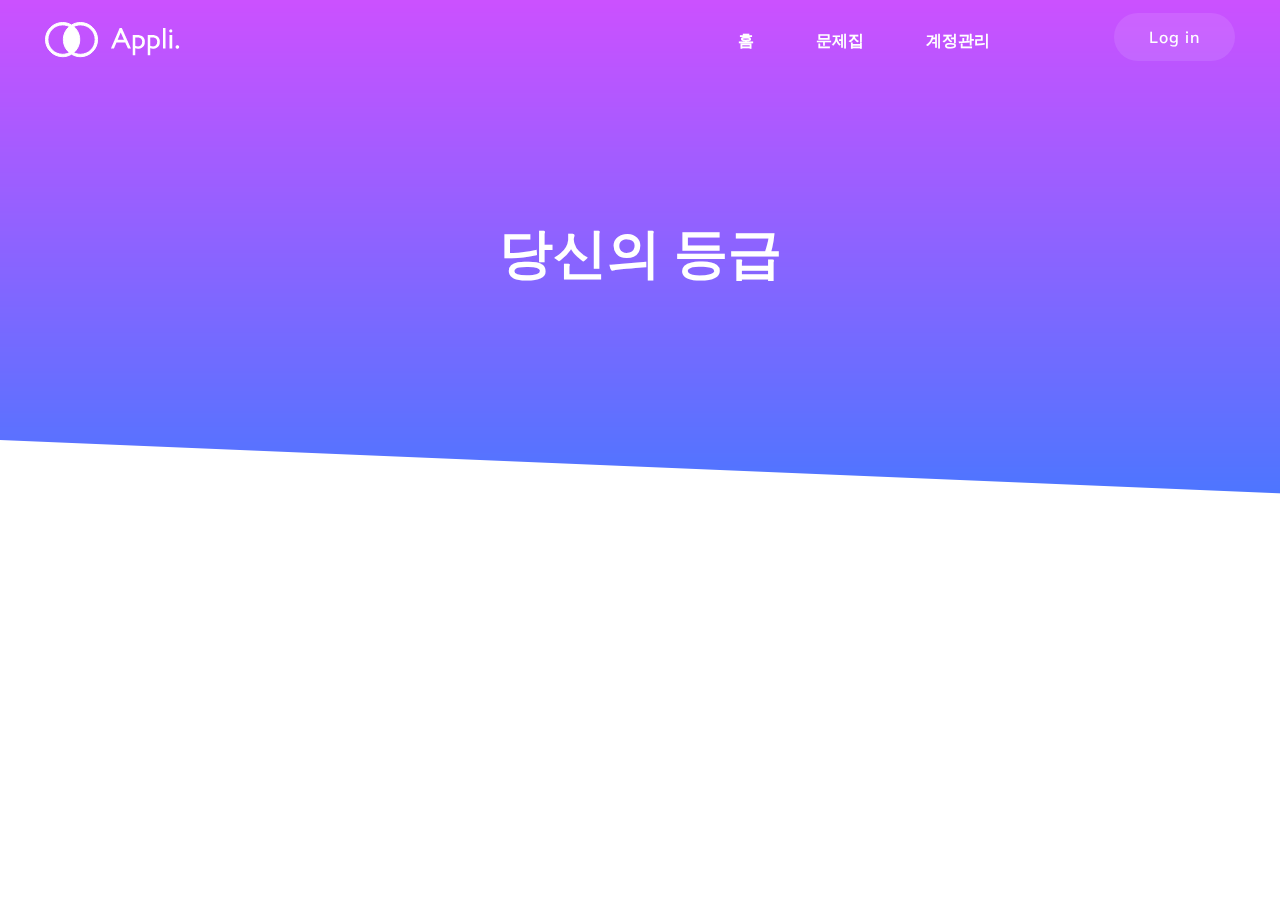
==== commit 76fbea78: "ㅇ" ====
--- a/about.html
+++ b/about.html
@@ -79,7 +79,7 @@
                         <div class="row justify-content-center">
                             <div class="col-xl-8 col-lg-11 col-md-12">
                                 <div class="hero__caption hero__caption2 text-center">
-                                    <h1 data-animation="bounceIn" data-delay="0.2s">About us</h1>
+                                    <h1 data-animation="bounceIn" data-delay="0.2s">당신의 등급</h1>
                                 </div>
                             </div>
                         </div>
@@ -93,11 +93,6 @@
 
         <!-- About Area End -->
     </main>
-    <!-- Scroll Up -->
-    <div id="back-top">
-        <a title="Go to Top" href="#"> <i class="fas fa-level-up-alt"></i></a>
-    </div>
-
     <!-- JS here -->
     <script src="./assets/js/vendor/modernizr-3.5.0.min.js"></script>
     <!-- Jquery, Popper, Bootstrap -->
